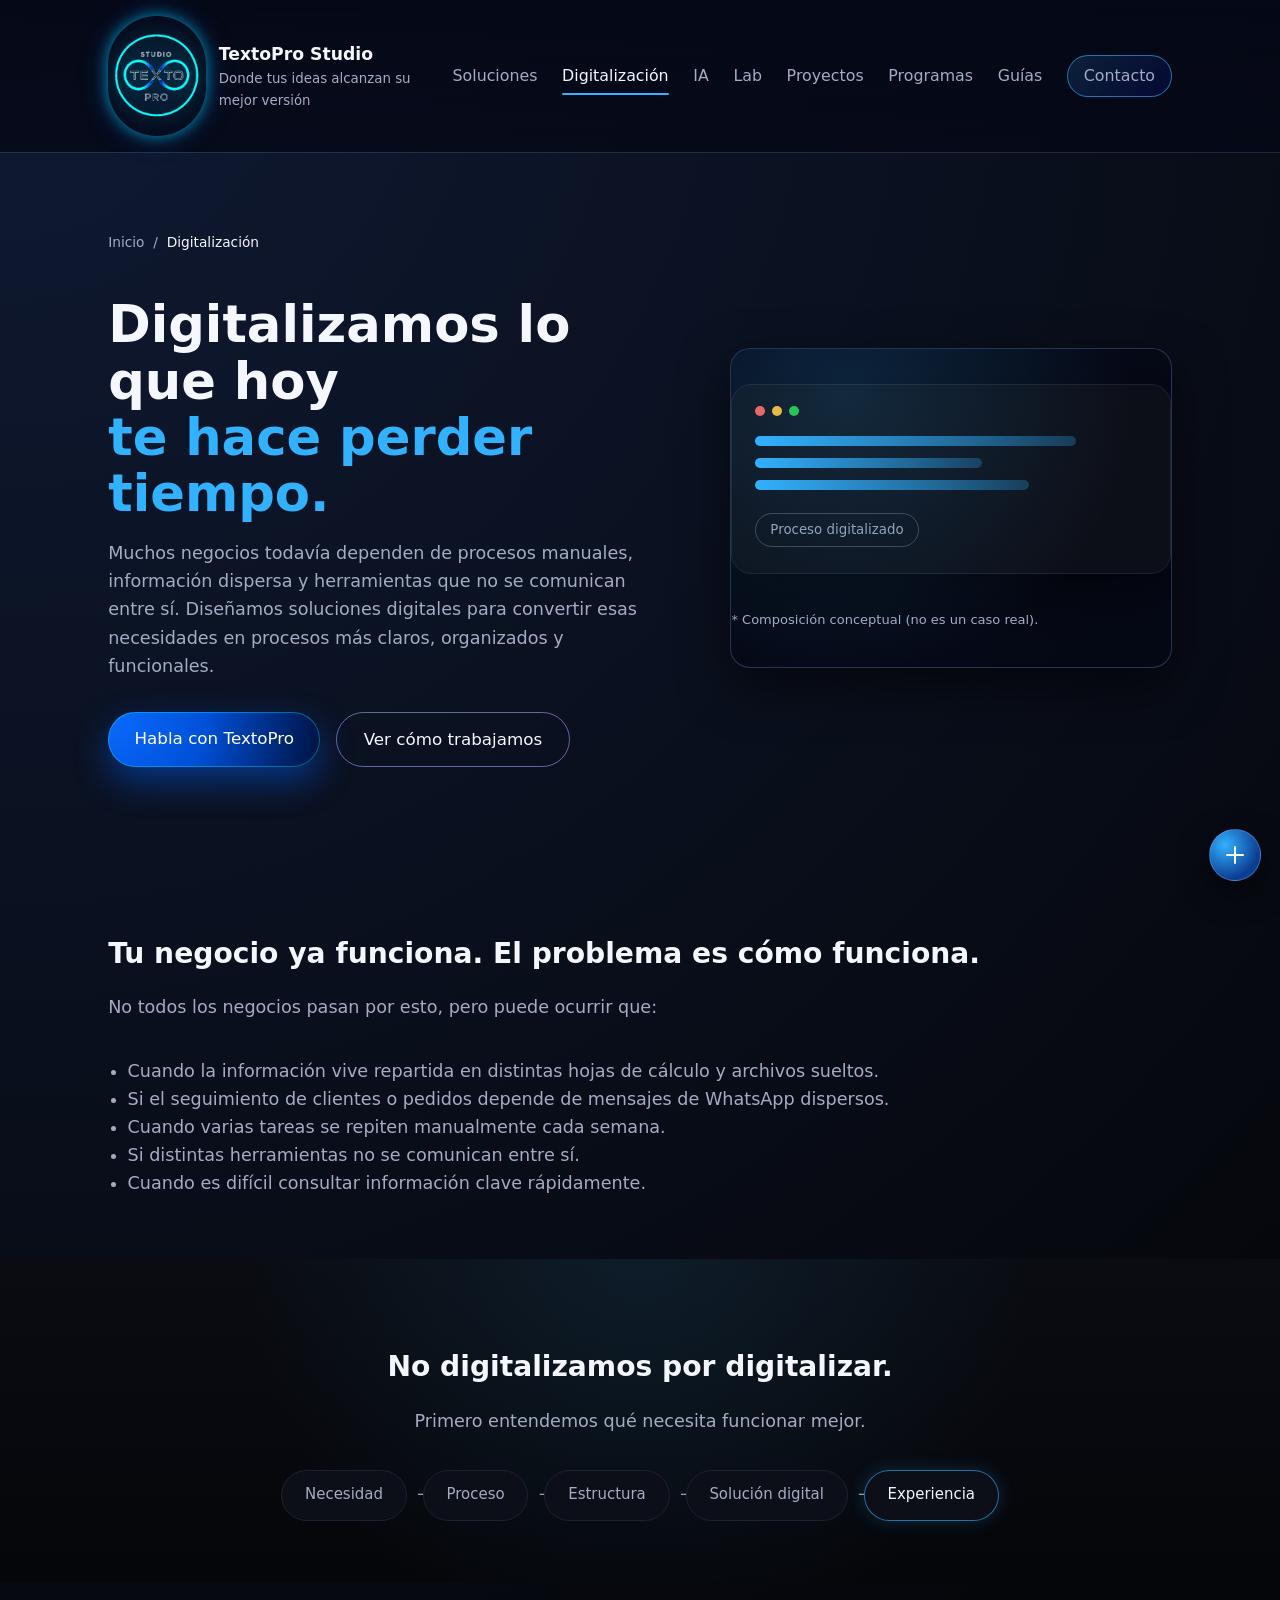
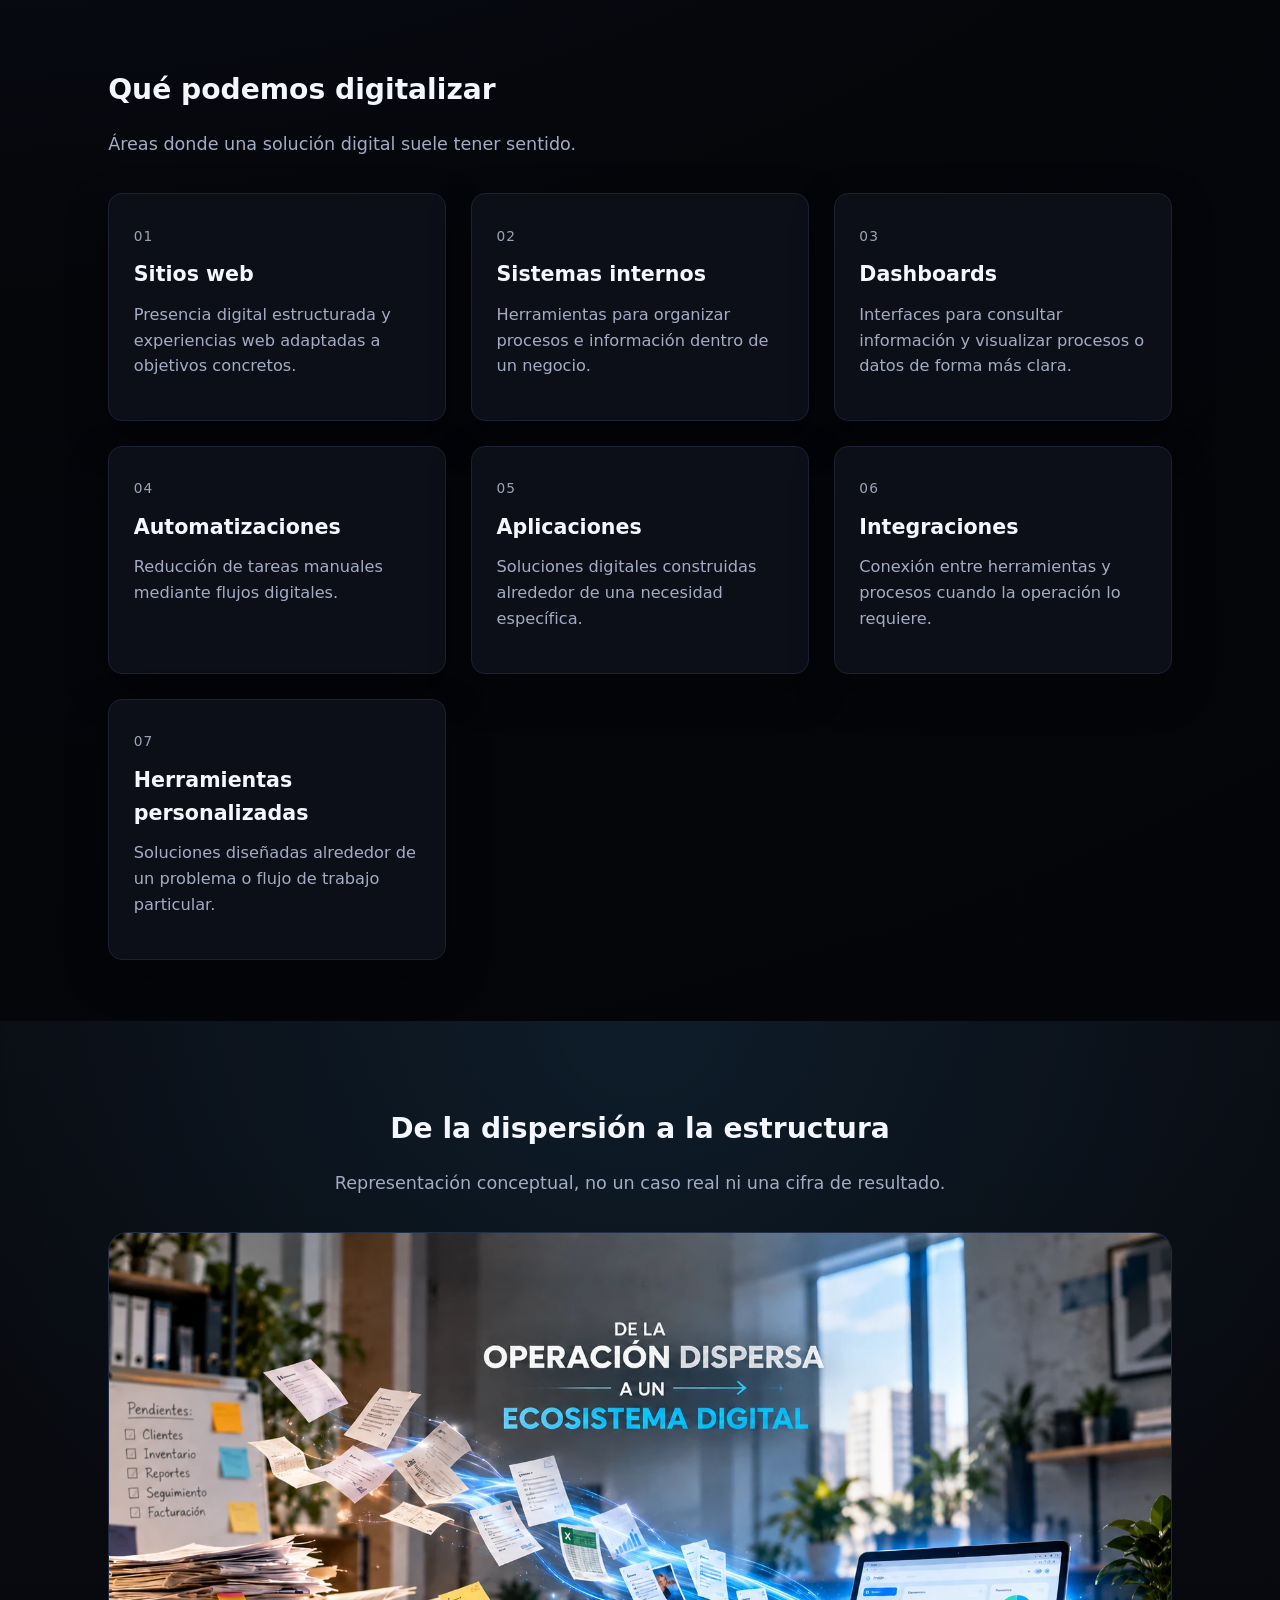
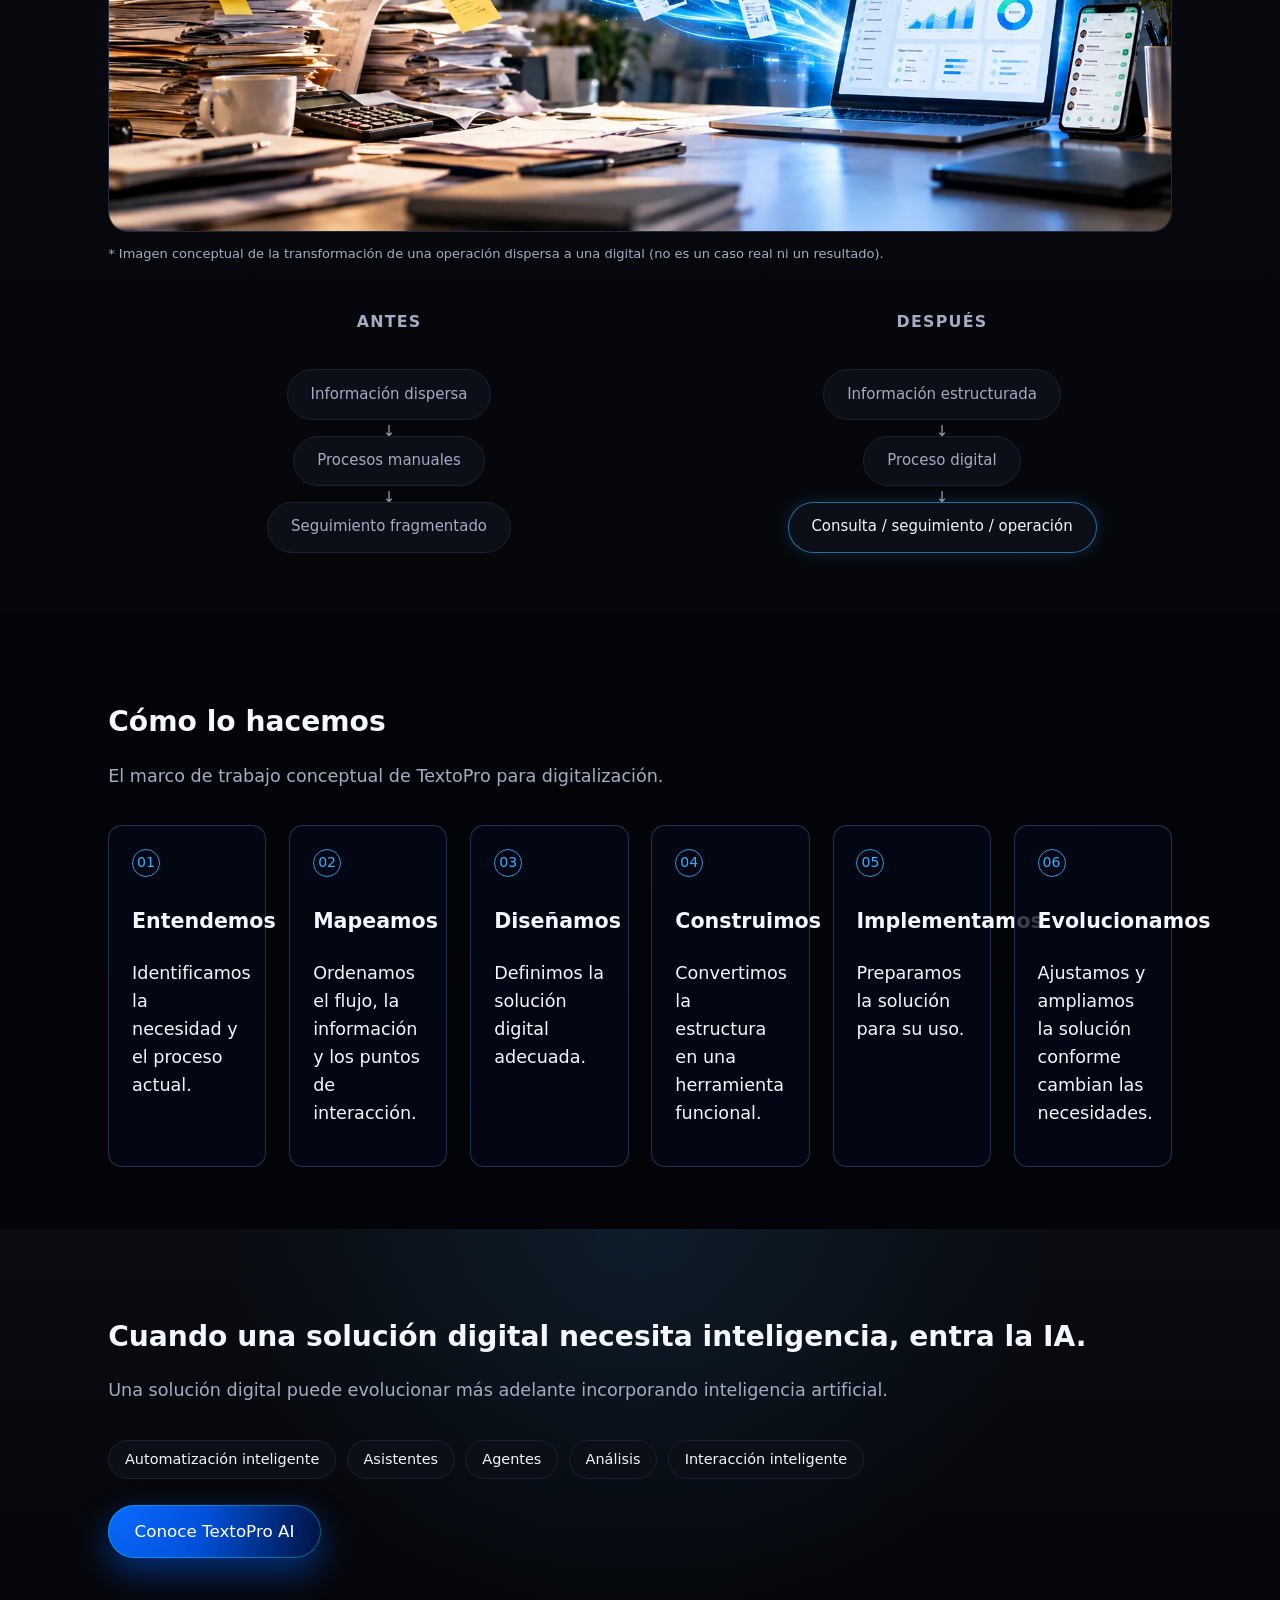
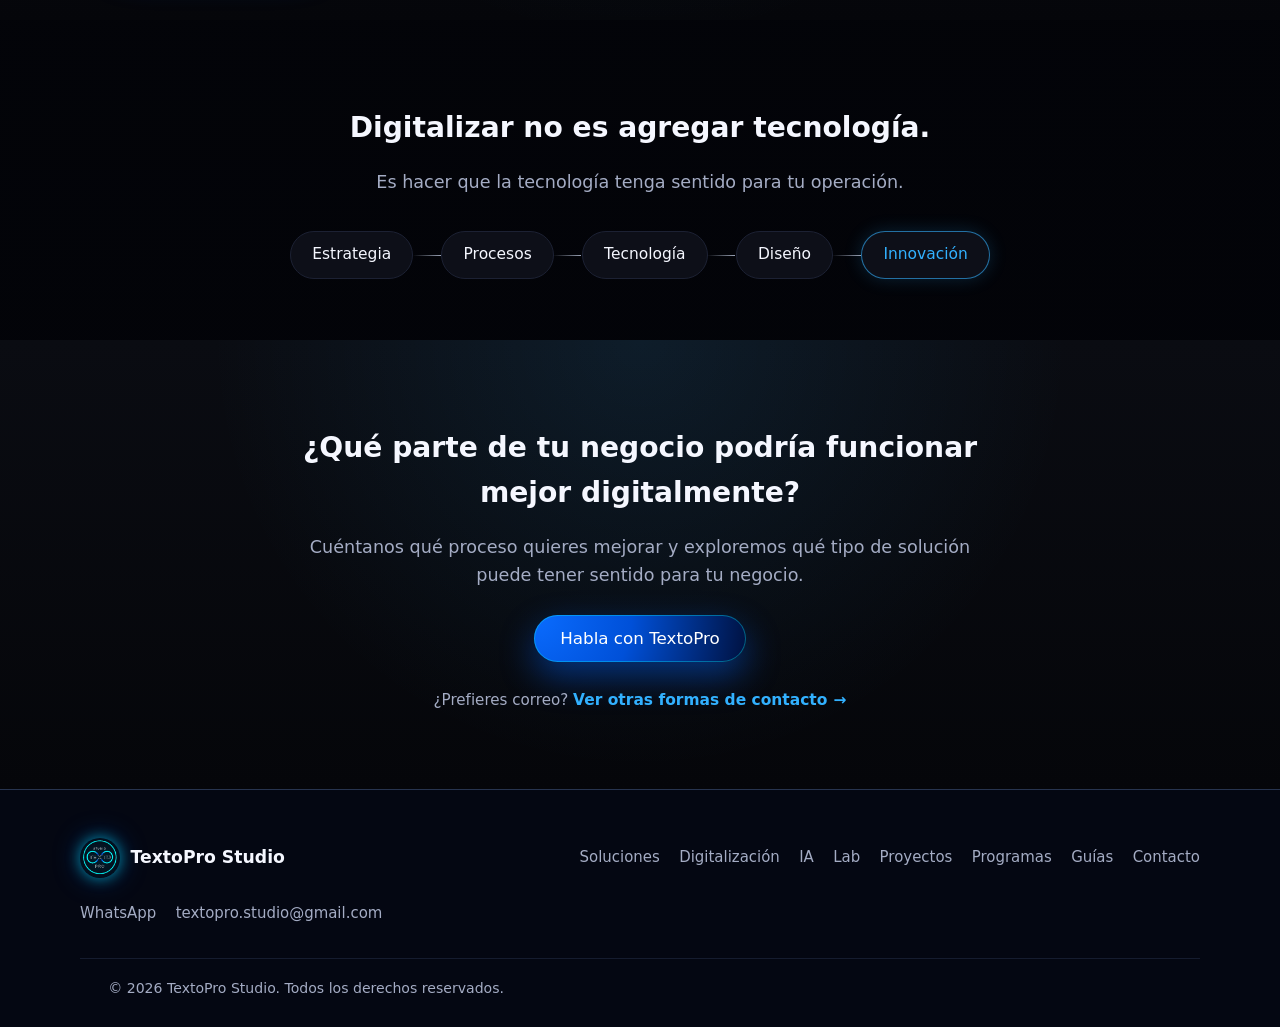
==== digitalizacion.html @ 75e13213 "Initial commit: TextoPro Studio sitio estático (pre-deploy aprobado) Home, Servicios, Digitalización" ====
<!DOCTYPE html>
<html lang="es">
<head>
  <meta charset="UTF-8" />
  <title>TextoPro Studio | Digitalización de Negocios</title>
  <meta name="viewport" content="width=device-width, initial-scale=1" />
  <meta name="description" content="TextoPro Studio ayuda a convertir procesos manuales, información dispersa y herramientas desconectadas en soluciones digitales más claras y funcionales." />
  <meta name="theme-color" content="#05060a" />
  <link rel="canonical" href="https://textoprostudio.com/digitalizacion.html" />

  <link rel="icon" type="image/png" href="assets/logo/favicon.png" />
  <link rel="apple-touch-icon" href="assets/logo/favicon.png" />

  <meta property="og:type" content="website" />
  <meta property="og:site_name" content="TextoPro Studio" />
  <meta property="og:url" content="https://textoprostudio.com/digitalizacion.html" />
  <meta property="og:title" content="TextoPro Studio | Digitalización de Negocios" />
  <meta property="og:description" content="TextoPro Studio ayuda a convertir procesos manuales, información dispersa y herramientas desconectadas en soluciones digitales más claras y funcionales." />
  <meta property="og:image" content="https://textoprostudio.com/assets/logo/logo-principal-oscuro.png" />
  <meta name="twitter:card" content="summary" />

  <link rel="stylesheet" href="css/styles.css" />
</head>
<body>
  <a class="skip-link" href="#contenido">Saltar al contenido</a>
  <header class="topbar">
    <div class="container topbar-inner">
      <a href="index.html" class="logo-block">
        <div class="logo-circle"><img src="assets/logo/logo-principal-oscuro.png" alt="TextoPro Studio" class="logo-img" /></div>
        <div class="logo-text">
          <span class="brand-main">TextoPro Studio</span>
          <span class="brand-tagline">Donde tus ideas alcanzan su mejor versión</span>
        </div>
      </a>

      <button type="button" class="nav-toggle" id="navToggle" aria-expanded="false" aria-controls="siteNav" aria-label="Abrir menú">
        <span class="nav-toggle-bar"></span>
        <span class="nav-toggle-bar"></span>
        <span class="nav-toggle-bar"></span>
      </button>

      <nav class="nav" id="siteNav">
        <a href="index.html#soluciones">Soluciones</a>
        <a href="index.html#digitalizacion" aria-current="page">Digitalización</a>
        <a href="index.html#ia">IA</a>
        <a href="index.html#lab">Lab</a>
        <a href="index.html#proyectos">Proyectos</a>
        <a href="index.html#programas">Programas</a>
        <a href="index.html#guias">Guías</a>
        <a href="index.html#contacto" class="nav-cta">Contacto</a>
      </nav>
    </div>
    <div class="nav-backdrop" id="navBackdrop"></div>
  </header>

  <main id="contenido" tabindex="-1">
    <section class="hero">
      <div class="container hero-grid">
        <div class="hero-text">
          <nav class="breadcrumb" aria-label="Ruta de navegación">
            <a href="index.html">Inicio</a>
            <span aria-hidden="true">/</span>
            <span aria-current="page">Digitalización</span>
          </nav>
          <h1>Digitalizamos lo que hoy<br><span class="accent">te hace perder tiempo.</span></h1>
          <p>Muchos negocios todavía dependen de procesos manuales, información dispersa y herramientas que no se comunican entre sí. Diseñamos soluciones digitales para convertir esas necesidades en procesos más claros, organizados y funcionales.</p>
          <div class="hero-actions">
            <a class="btn-primary" href="https://wa.me/529984176934?text=Hola%20TextoPro%20Studio%2C%20quiero%20platicar%20sobre%20digitalizaci%C3%B3n%20para%20mi%20negocio." target="_blank" rel="noopener">Habla con TextoPro</a>
            <a class="btn-secondary" href="#metodologia">Ver cómo trabajamos</a>
          </div>
        </div>
        <div class="hero-visual">
          <div class="hero-visual-glow" aria-hidden="true"></div>
          <div class="mock-dashboard mock-dashboard--hero" aria-hidden="true">
            <div class="mock-dashboard-header">
              <span class="dot red"></span><span class="dot yellow"></span><span class="dot green"></span>
            </div>
            <div class="mock-bar" style="width:82%"></div>
            <div class="mock-bar" style="width:58%"></div>
            <div class="mock-bar" style="width:70%"></div>
            <div class="mock-chip">Proceso digitalizado</div>
          </div>
          <p class="small-note">* Composición conceptual (no es un caso real).</p>
        </div>
      </div>
    </section>

    <section id="problema" class="section" data-reveal>
      <div class="container">
        <h2 class="section-title">Tu negocio ya funciona. El problema es cómo funciona.</h2>
        <p class="section-subtitle">No todos los negocios pasan por esto, pero puede ocurrir que:</p>
        <ul class="contact-points">
          <li>Cuando la información vive repartida en distintas hojas de cálculo y archivos sueltos.</li>
          <li>Si el seguimiento de clientes o pedidos depende de mensajes de WhatsApp dispersos.</li>
          <li>Cuando varias tareas se repiten manualmente cada semana.</li>
          <li>Si distintas herramientas no se comunican entre sí.</li>
          <li>Cuando es difícil consultar información clave rápidamente.</li>
        </ul>
      </div>
    </section>

    <section id="sistema" class="section section-alt" data-reveal>
      <div class="container">
        <h2 class="section-title center">No digitalizamos por digitalizar.</h2>
        <p class="section-subtitle center">Primero entendemos qué necesita funcionar mejor.</p>
        <div class="motion-strip" role="list" aria-label="Necesidad, proceso, estructura, solución digital, experiencia">
          <span class="motion-node" role="listitem">Necesidad</span>
          <span class="motion-node" role="listitem">Proceso</span>
          <span class="motion-node" role="listitem">Estructura</span>
          <span class="motion-node" role="listitem">Solución digital</span>
          <span class="motion-node motion-node--accent" role="listitem">Experiencia</span>
        </div>
      </div>
    </section>

    <section id="areas" class="section" data-reveal>
      <div class="container">
        <h2 class="section-title">Qué podemos digitalizar</h2>
        <p class="section-subtitle">Áreas donde una solución digital suele tener sentido.</p>
        <div class="cards-grid">
          <article class="card solution-card">
            <span class="solution-number">01</span>
            <h3>Sitios web</h3>
            <p>Presencia digital estructurada y experiencias web adaptadas a objetivos concretos.</p>
          </article>
          <article class="card solution-card">
            <span class="solution-number">02</span>
            <h3>Sistemas internos</h3>
            <p>Herramientas para organizar procesos e información dentro de un negocio.</p>
          </article>
          <article class="card solution-card">
            <span class="solution-number">03</span>
            <h3>Dashboards</h3>
            <p>Interfaces para consultar información y visualizar procesos o datos de forma más clara.</p>
          </article>
          <article class="card solution-card">
            <span class="solution-number">04</span>
            <h3>Automatizaciones</h3>
            <p>Reducción de tareas manuales mediante flujos digitales.</p>
          </article>
          <article class="card solution-card">
            <span class="solution-number">05</span>
            <h3>Aplicaciones</h3>
            <p>Soluciones digitales construidas alrededor de una necesidad específica.</p>
          </article>
          <article class="card solution-card">
            <span class="solution-number">06</span>
            <h3>Integraciones</h3>
            <p>Conexión entre herramientas y procesos cuando la operación lo requiere.</p>
          </article>
          <article class="card solution-card">
            <span class="solution-number">07</span>
            <h3>Herramientas personalizadas</h3>
            <p>Soluciones diseñadas alrededor de un problema o flujo de trabajo particular.</p>
          </article>
        </div>
      </div>
    </section>

    <section id="transformacion" class="section section-alt" data-reveal>
      <div class="container">
        <h2 class="section-title center">De la dispersión a la estructura</h2>
        <p class="section-subtitle center">Representación conceptual, no un caso real ni una cifra de resultado.</p>
        <div class="section-visual">
          <img src="assets/images/digitalizacion-transformacion.webp" alt="Ilustración conceptual: documentos y hojas de cálculo dispersos sobre un escritorio fluyen hacia un panel digital en una laptop, con el texto «De la operación dispersa a un ecosistema digital»." width="1672" height="941" class="section-img" loading="lazy" decoding="async" />
        </div>
        <p class="small-note">* Imagen conceptual de la transformación de una operación dispersa a una digital (no es un caso real ni un resultado).</p>
        <div class="split-block">
          <div>
            <h3 class="transformacion-label">Antes</h3>
            <div class="motion-strip motion-strip--vertical" role="list" aria-label="Antes: información dispersa, procesos manuales, seguimiento fragmentado">
              <span class="motion-node" role="listitem">Información dispersa</span>
              <span class="motion-node" role="listitem">Procesos manuales</span>
              <span class="motion-node" role="listitem">Seguimiento fragmentado</span>
            </div>
          </div>
          <div>
            <h3 class="transformacion-label">Después</h3>
            <div class="motion-strip motion-strip--vertical" role="list" aria-label="Después: información estructurada, proceso digital, consulta y seguimiento">
              <span class="motion-node" role="listitem">Información estructurada</span>
              <span class="motion-node" role="listitem">Proceso digital</span>
              <span class="motion-node motion-node--accent" role="listitem">Consulta / seguimiento / operación</span>
            </div>
          </div>
        </div>
      </div>
    </section>

    <section id="metodologia" class="section" data-reveal>
      <div class="container">
        <h2 class="section-title">Cómo lo hacemos</h2>
        <p class="section-subtitle">El marco de trabajo conceptual de TextoPro para digitalización.</p>
        <div class="steps-grid steps-grid--six">
          <div class="step">
            <span class="step-number">01</span>
            <h3>Entendemos</h3>
            <p>Identificamos la necesidad y el proceso actual.</p>
          </div>
          <div class="step">
            <span class="step-number">02</span>
            <h3>Mapeamos</h3>
            <p>Ordenamos el flujo, la información y los puntos de interacción.</p>
          </div>
          <div class="step">
            <span class="step-number">03</span>
            <h3>Diseñamos</h3>
            <p>Definimos la solución digital adecuada.</p>
          </div>
          <div class="step">
            <span class="step-number">04</span>
            <h3>Construimos</h3>
            <p>Convertimos la estructura en una herramienta funcional.</p>
          </div>
          <div class="step">
            <span class="step-number">05</span>
            <h3>Implementamos</h3>
            <p>Preparamos la solución para su uso.</p>
          </div>
          <div class="step">
            <span class="step-number">06</span>
            <h3>Evolucionamos</h3>
            <p>Ajustamos y ampliamos la solución conforme cambian las necesidades.</p>
          </div>
        </div>
      </div>
    </section>

    <section id="digitalizacion-ia" class="section section-alt" data-reveal>
      <div class="container">
        <h2 class="section-title">Cuando una solución digital necesita inteligencia, entra la IA.</h2>
        <p class="section-subtitle">Una solución digital puede evolucionar más adelante incorporando inteligencia artificial.</p>
        <ul class="tag-list">
          <li>Automatización inteligente</li>
          <li>Asistentes</li>
          <li>Agentes</li>
          <li>Análisis</li>
          <li>Interacción inteligente</li>
        </ul>
        <div class="card-actions lab-card-actions">
          <a class="btn-primary" href="ia.html">Conoce TextoPro AI</a>
        </div>
      </div>
    </section>

    <section id="diferenciador" class="section" data-reveal>
      <div class="container">
        <h2 class="section-title center">Digitalizar no es agregar tecnología.</h2>
        <p class="section-subtitle center">Es hacer que la tecnología tenga sentido para tu operación.</p>
        <div class="system-row" role="list" aria-label="Estrategia, procesos, tecnología, diseño, innovación">
          <span class="system-node" role="listitem">Estrategia</span>
          <span class="system-node" role="listitem">Procesos</span>
          <span class="system-node" role="listitem">Tecnología</span>
          <span class="system-node" role="listitem">Diseño</span>
          <span class="system-node system-node--accent" role="listitem">Innovación</span>
        </div>
      </div>
    </section>

    <section id="cta-final" class="section section-alt" data-reveal>
      <div class="container">
        <h2 class="section-title center">¿Qué parte de tu negocio podría funcionar mejor digitalmente?</h2>
        <p class="section-subtitle center">Cuéntanos qué proceso quieres mejorar y exploremos qué tipo de solución puede tener sentido para tu negocio.</p>
        <div class="section-cta center">
          <a class="btn-primary" href="https://wa.me/529984176934?text=Hola%20TextoPro%20Studio%2C%20quiero%20platicar%20sobre%20digitalizaci%C3%B3n%20para%20mi%20negocio." target="_blank" rel="noopener">Habla con TextoPro</a>
        </div>
        <p class="section-note center">¿Prefieres correo? <a class="card-link" href="index.html#contacto">Ver otras formas de contacto <span aria-hidden="true">→</span></a></p>
      </div>
    </section>
  </main>

  <footer class="footer">
    <div class="container footer-grid">
      <div class="footer-brand">
        <div class="logo-circle footer-logo"><img src="assets/logo/logo-principal-oscuro.png" alt="TextoPro Studio" class="logo-img" /></div>
        <span class="brand-main">TextoPro Studio</span>
      </div>
      <nav class="footer-nav" aria-label="Navegación del pie de página">
        <a href="index.html#soluciones">Soluciones</a>
        <a href="index.html#digitalizacion">Digitalización</a>
        <a href="index.html#ia">IA</a>
        <a href="index.html#lab">Lab</a>
        <a href="index.html#proyectos">Proyectos</a>
        <a href="index.html#programas">Programas</a>
        <a href="index.html#guias">Guías</a>
        <a href="index.html#contacto">Contacto</a>
      </nav>
      <div class="footer-contact">
        <a href="https://wa.me/529984176934?text=Hola%20TextoPro%20Studio%2C%20quiero%20informaci%C3%B3n%20sobre%20sus%20servicios%20y%20gu%C3%ADas." target="_blank" rel="noopener">WhatsApp</a>
        <a href="mailto:textopro.studio@gmail.com">textopro.studio@gmail.com</a>
      </div>
    </div>
    <div class="container footer-inner">
      <span>© 2026 TextoPro Studio. Todos los derechos reservados.</span>
    </div>
  </footer>

  <div class="fab" id="fab">
    <div class="fab-menu" id="fabMenu" role="menu" aria-hidden="true">
      <a role="menuitem" class="fab-option fab-whatsapp" href="https://wa.me/529984176934?text=Hola%20TextoPro%20Studio%2C%20quiero%20m%C3%A1s%20informaci%C3%B3n." target="_blank" rel="noopener">
        <span class="fab-option-label">WhatsApp</span>
      </a>
      <button type="button" role="menuitem" class="fab-option fab-ai" disabled aria-disabled="true">
        <span class="fab-option-label">TextoPro AI</span>
        <span class="fab-badge">Próximamente</span>
      </button>
    </div>
    <button type="button" class="fab-toggle" id="fabToggle" aria-expanded="false" aria-controls="fabMenu" aria-label="Abrir opciones de contacto">
      <span class="fab-toggle-icon"></span>
    </button>
  </div>

<script src="js/main.js" defer></script>
</body>
</html>
---- css/styles.css ----
/* ===== V1.2 — Fase 1: tokens de marca promovidos a producción =====
   (--tp-* de Fase 0 se consolidan aquí; ya no es un bloque "en espera") */
:root {
  --bg: #05060a;
  --bg-alt: #0a0c12;
  --card: #0d0f18;
  --accent: #32b1ff;
  --accent-soft: rgba(50, 177, 255, 0.12);
  --text: #f5f7ff;
  --muted: #a4acc4;
  --border: #1c2133;
  --danger: #ff6b81;
  --radius-lg: 20px;
  --radius-md: 14px;
  --radius-sm: 10px;

  --tp-graphite-950: #05060a;
  --tp-graphite-900: #0a0c12;
  --tp-graphite-800: #12151f;
  --tp-white: #f7f8fb;
  --tp-gray-200: #c9cedb;
  --tp-silver: #9aa3b5;
  --tp-blue-electric: #32b1ff;
  --tp-blue-deep: #0b3d91;

  /* Degradado del botón primario: texto blanco >= 4.5:1 en todo el botón (WCAG AA) */
  --grad-primary: radial-gradient(circle at 0 0, #0a6cff, #0050d8 45%, #00113f 100%);
}

html {
  font-size: 110%;
  overflow-x: hidden;
  overflow-x: clip; /* clip (no hidden) para no romper position:sticky del header */
}

/* Anclas con header fijo */
section[id] {
  scroll-margin-top: 130px;
}

/* Reset básico */
*,
*::before,
*::after {
  box-sizing: border-box;
}

body {
  margin: 0;
  overflow-x: hidden;
  overflow-x: clip;
  font-family: system-ui, -apple-system, BlinkMacSystemFont, "Segoe UI", sans-serif;
  background: radial-gradient(circle at top left, #0f1a33 0, var(--bg) 32%, #020308 100%);
  color: var(--text);
  line-height: 1.6;
}

/* Layout */
.container {
  max-width: 1120px;
  margin: 0 auto;
  padding: 0 1.6rem;
}

/* Topbar */
.topbar {
  position: sticky;
  top: 0;
  z-index: 40;
  border-bottom: 1px solid rgba(138, 180, 255, 0.16);
}

/* El fondo con blur va en un pseudo-elemento: un backdrop-filter en .topbar la convertiría en
   bloque contenedor de sus hijos fijos (drawer y backdrop del menú móvil) y el backdrop solo
   cubriría el header en lugar de toda la pantalla. */
.topbar::before {
  content: "";
  position: absolute;
  inset: 0;
  z-index: -1;
  pointer-events: none;
  backdrop-filter: blur(14px);
  background: linear-gradient(to bottom, rgba(5, 8, 22, 0.95), rgba(5, 8, 22, 0.78));
}

.topbar-inner {
  display: flex;
  align-items: center;
  justify-content: space-between;
  padding: 0.9rem 1.6rem;
}

.logo-block {
  display: flex;
  align-items: center;
  gap: 0.75rem;
  color: inherit;
  text-decoration: none;
}

.logo-circle {
  width: 120px;
  height: 120px;
  border-radius: 999px;
  background: transparent;
  display: flex;
  align-items: center;
  justify-content: center;
  overflow: hidden;
}

.logo-img {
  width: 100%;
  height: 100%;
  object-fit: contain;
  display: block;
}

.logo-text {
  display: flex;
  flex-direction: column;
}

.brand-main {
  font-weight: 600;
  font-size: 0.98rem;
}

.brand-tagline {
  font-size: 0.76rem;
  color: var(--muted);
}

.nav {
  display: flex;
  gap: 1.4rem;
  align-items: center;
  font-size: 0.9rem;
}

.nav a {
  text-decoration: none;
  color: var(--muted);
  transition: color 0.2s ease, transform 0.1s ease;
}

.nav a:hover {
  color: var(--text);
  transform: translateY(-1px);
}

.nav-cta {
  padding: 0.4rem 0.9rem;
  border-radius: 999px;
  border: 1px solid rgba(50, 177, 255, 0.6);
  background: linear-gradient(135deg, rgba(50, 177, 255, 0.15), rgba(9, 9, 121, 0.3));
}

/* Fase 2.6: el nav pasó de 6 a 8 elementos (se agregó Lab y Proyectos).
   Se ajusta el espaciado solo en el rango donde el nav de escritorio está más
   apretado, sin tocar el diseño en pantallas amplias. */
@media (min-width: 901px) and (max-width: 1220px) {
  .nav { gap: 0.85rem; font-size: 0.82rem; }
  .nav-cta { padding: 0.35rem 0.7rem; }
}

/* Hero */
.hero {
  padding: 4.5rem 0 3.5rem;
}

.hero-grid {
  display: grid;
  grid-template-columns: minmax(0, 1.3fr) minmax(0, 1fr);
  gap: 2.75rem;
  align-items: center;
}

.hero-text h1 {
  font-size: clamp(2.4rem, 4vw, 3rem);
  line-height: 1.1;
  margin-bottom: 1rem;
}

.accent {
  color: var(--accent);
}

.hero-text p {
  color: var(--muted);
  max-width: 32rem;
}

.hero-actions {
  margin: 1.8rem 0 1rem;
  display: flex;
  gap: 0.9rem;
  flex-wrap: wrap;
}

.btn-primary,
.btn-secondary {
  border-radius: 999px;
  padding: 0.75rem 1.5rem;
  font-size: 0.95rem;
  border: 0;
  cursor: pointer;
  text-decoration: none;
  transition: transform 0.12s ease, box-shadow 0.15s ease, background 0.15s ease, color 0.15s ease;
}

.btn-primary {
  background: var(--grad-primary);
  color: #ffffff;
  box-shadow: 0 14px 35px rgba(0, 97, 255, 0.46), inset 0 0 0 1px rgba(0, 245, 255, 0.35);
}

.btn-primary:hover {
  transform: translateY(-1px);
  box-shadow: 0 16px 40px rgba(0, 97, 255, 0.6), inset 0 0 0 1px rgba(0, 245, 255, 0.35);
}

.btn-secondary {
  background: transparent;
  border: 1px solid rgba(148, 163, 255, 0.6);
  color: var(--text);
}

.btn-secondary:hover {
  background: rgba(148, 163, 255, 0.12);
}

.btn-full {
  width: 100%;
  justify-content: center;
  text-align: center;
}

.dot {
  width: 10px;
  height: 10px;
  border-radius: 999px;
  display: inline-block;
}

.dot.red { background: #ff5f57; }
.dot.yellow { background: #febc2e; }
.dot.green { background: #28c840; }

.small-note {
  font-size: 0.74rem;
  color: var(--muted);
  margin-top: 0.75rem;
}

/* Sections */
.section {
  padding: 3.5rem 0;
}

.section-alt {
  background: linear-gradient(180deg, var(--bg-alt) 0%, var(--bg) 100%);
  position: relative;
}
.section-alt::before {
  content: "";
  position: absolute;
  inset: 0;
  background: radial-gradient(circle at top, rgba(50, 177, 255, 0.10), transparent 55%);
  pointer-events: none;
}
.section-alt > .container {
  position: relative;
}

.section-title {
  font-size: 1.6rem;
  margin-bottom: 0.3rem;
}

.section-subtitle {
  color: var(--muted);
  margin-bottom: 2rem;
}

/* Cards grid */
.cards-grid {
  display: grid;
  grid-template-columns: repeat(3, minmax(0, 1fr));
  gap: 1.4rem;
}

.card {
  background: var(--card);
  border-radius: var(--radius-md);
  padding: 1.4rem;
  border: 1px solid var(--border);
  box-shadow: 0 16px 40px rgba(0, 0, 0, 0.45);
}

.card h3 {
  margin-top: 0;
  margin-bottom: 0.6rem;
}

.card p {
  margin-top: 0;
  color: var(--muted);
  font-size: 0.92rem;
}

.card ul {
  margin: 0.8rem 0 0;
  padding-left: 1.2rem;
  color: var(--muted);
  font-size: 0.9rem;
}

/* Steps */
.steps-grid {
  display: grid;
  grid-template-columns: repeat(4, minmax(0, 1fr));
  gap: 1.3rem;
}

.step {
  background: rgba(5, 8, 22, 0.78);
  border-radius: var(--radius-md);
  padding: 1.2rem 1.3rem;
  border: 1px solid rgba(138, 180, 255, 0.25);
}

.step-number {
  display: inline-flex;
  align-items: center;
  justify-content: center;
  width: 28px;
  height: 28px;
  border-radius: 999px;
  border: 1px solid rgba(50, 177, 255, 0.85);
  font-size: 0.8rem;
  margin-bottom: 0.45rem;
  color: var(--accent);
}

/* Caso */
.case-grid {
  display: grid;
  grid-template-columns: repeat(3, minmax(0, 1fr));
  gap: 1.4rem;
  background: rgba(5, 8, 22, 0.9);
  border-radius: var(--radius-lg);
  padding: 1.6rem 1.8rem;
  border: 1px solid rgba(138, 180, 255, 0.3);
}

.case-label {
  font-size: 0.78rem;
  text-transform: uppercase;
  letter-spacing: 0.06em;
  color: var(--muted);
  margin-bottom: 0.35rem;
}

.case-value {
  margin-top: 0;
}

/* Contacto */
.contact-grid {
  display: grid;
  grid-template-columns: 1.1fr 1.1fr;
  gap: 1.8rem;
  align-items: flex-start;
}

.contact-points {
  margin: 1rem 0 0;
  padding-left: 1.1rem;
  color: var(--muted);
}

.contact-form {
  background: rgba(5, 8, 22, 0.95);
  border-radius: var(--radius-lg);
  padding: 1.5rem 1.6rem;
  border: 1px solid rgba(138, 180, 255, 0.32);
  box-shadow: 0 18px 50px rgba(0, 0, 0, 0.6);
}

.contact-form label {
  display: block;
  font-size: 0.86rem;
  margin-bottom: 0.8rem;
}

.contact-form input,
.contact-form select,
.contact-form textarea {
  width: 100%;
  margin-top: 0.25rem;
  background: #020517;
  border-radius: 10px;
  border: 1px solid rgba(148, 163, 255, 0.4);
  padding: 0.6rem 0.7rem;
  color: var(--text);
  font-family: inherit;
  font-size: 0.9rem;
}

.contact-form input:focus,
.contact-form select:focus,
.contact-form textarea:focus {
  outline: none;
  border-color: var(--accent);
  box-shadow: 0 0 0 1px rgba(50, 177, 255, 0.5);
}


/* Footer */
.footer {
  border-top: 1px solid rgba(138, 180, 255, 0.26);
  padding: 1.1rem 0 1.6rem;
  background: #040712;
}

.footer-inner {
  display: flex;
  justify-content: space-between;
  align-items: center;
  font-size: 0.8rem;
  color: var(--muted);
}


/* Responsive */
@media (max-width: 900px) {
  .hero-grid {
    grid-template-columns: minmax(0, 1fr);
  }
  .steps-grid {
    grid-template-columns: repeat(2, minmax(0, 1fr));
  }
  .case-grid {
    grid-template-columns: repeat(2, minmax(0, 1fr));
  }
  .contact-grid {
    grid-template-columns: minmax(0, 1fr);
  }
}

@media (max-width: 640px) {
  .cards-grid,
  .steps-grid,
  .case-grid {
    grid-template-columns: minmax(0, 1fr);
  }
  .topbar-inner {
    padding-inline: 1rem;
  }
  .container {
    padding-inline: 1.2rem;
  }

  .logo-circle { width: 96px; height: 96px; }
}


.logo-circle .logo-img {
  width: 92%;
  height: auto;
  display: block;
}



/* === LOGO BOOST: azul eléctrico premium (sin cambiar tamaño) === */
.logo-circle {
  box-shadow:
    0 0 14px rgba(0, 229, 255, .55),
    0 0 28px rgba(0, 123, 255, .35);
}

.logo-circle img,
.logo-img {
  filter:
    saturate(1.7)
    brightness(1.12)
    contrast(1.15)
    drop-shadow(0 0 10px rgba(0, 229, 255, .55))
    drop-shadow(0 0 22px rgba(0, 123, 255, .35));
}


/* --- TextoPro additions: CTAs / mini FAQ / contact --- */
.section-cta{margin-top:16px}
.mini-faq{margin:14px 0 10px;padding:12px 12px;border:1px solid rgba(255,255,255,.08);border-radius:14px;background:rgba(255,255,255,.03)}
.mini-faq-title{margin:0 0 8px;font-weight:700;letter-spacing:.2px}
.mini-faq-list{margin:0;padding-left:18px}
.mini-faq-list li{margin:6px 0;line-height:1.35}
.contact-actions{display:flex;gap:12px;flex-wrap:wrap;margin:18px 0 10px}



/* Visuals (v1.0) */
.hero-visual{
  position: relative;
  border-radius: var(--radius-lg);
  overflow: hidden;
  border: 1px solid rgba(138, 180, 255, 0.25);
  background: rgba(5, 8, 22, 0.65);
  box-shadow: 0 18px 50px rgba(0,0,0,0.55);
  min-height: 320px;
}
.hero-img{
  display:block;
  width:100%;
  height:100%;
  max-height: 520px;
  object-fit: cover;
  opacity: 0.9;
}
.section-visual{
  margin: 1.2rem 0 1.6rem;
  border-radius: var(--radius-lg);
  overflow:hidden;
  border: 1px solid rgba(138, 180, 255, 0.20);
  background: rgba(5, 8, 22, 0.55);
}
.section-img{
  display:block;
  width:100%;
  height:auto;
  object-fit: cover;
}

.card-actions{
  margin-top: 1rem;
}
.btn-small{
  padding: 0.65rem 1.1rem;
  font-size: 0.92rem;
}

/* Programs cards slight emphasis */
.program-card{
  background: linear-gradient(180deg, rgba(12,16,36,1) 0%, rgba(5,8,22,0.95) 100%);
}

/* Responsive tweaks */
@media (max-width: 960px){
  .cards-grid{ grid-template-columns: 1fr; }
  .hero-grid{ grid-template-columns: 1fr; }
  .hero-visual{ min-height: 260px; }
}

/* ===== V1.1 — Fase 0: navegación móvil ===== */
.nav-toggle{
  display:none;
  flex-direction:column;
  justify-content:center;
  gap:5px;
  width:40px;
  height:40px;
  border:1px solid rgba(148,163,255,0.35);
  border-radius:10px;
  background:transparent;
  cursor:pointer;
  padding:0;
  z-index:75;
}
.nav-toggle-bar{
  display:block;
  width:20px;
  height:2px;
  margin:0 auto;
  background:var(--tp-white);
  border-radius:2px;
  transition:transform .2s ease, opacity .2s ease;
}
.nav-toggle[aria-expanded="true"] .nav-toggle-bar:nth-child(1){ transform: translateY(7px) rotate(45deg); }
.nav-toggle[aria-expanded="true"] .nav-toggle-bar:nth-child(2){ opacity:0; }
.nav-toggle[aria-expanded="true"] .nav-toggle-bar:nth-child(3){ transform: translateY(-7px) rotate(-45deg); }

.nav-backdrop{
  position:fixed;
  inset:0;
  background:rgba(2,3,10,0.6);
  backdrop-filter:blur(2px);
  opacity:0;
  pointer-events:none;
  transition:opacity .2s ease;
  z-index:65;
}
.nav-backdrop.is-visible{
  opacity:1;
  pointer-events:auto;
}

@media (max-width: 900px){
  .nav-toggle{ display:flex; }

  .nav{
    display:flex;
    position:fixed;
    top:0;
    right:0;
    height:100vh;
    width:min(80vw, 320px);
    flex-direction:column;
    align-items:flex-start;
    gap:1.5rem;
    padding:5.5rem 1.8rem 2rem;
    background:linear-gradient(180deg, var(--tp-graphite-900), var(--tp-graphite-950));
    border-left:1px solid rgba(138,180,255,0.2);
    box-shadow:-20px 0 60px rgba(0,0,0,0.55);
    transform:translateX(100%);
    /* Cerrado: fuera del orden de tabulación y del árbol de accesibilidad */
    visibility:hidden;
    transition:transform .25s ease, visibility 0s linear .25s;
    z-index:70;
  }
  .nav.is-open{
    transform:translateX(0);
    visibility:visible;
    transition:transform .25s ease, visibility 0s linear 0s;
  }
  .nav a{
    font-size:1rem;
  }
  .nav-cta{
    margin-top:0.5rem;
  }
}

body.nav-open{
  overflow:hidden;
}

/* ===== V1.1 — Fase 0: FAB único (WhatsApp + TextoPro AI) ===== */
.fab{
  position:fixed;
  right:1.1rem;
  bottom:calc(1.1rem + env(safe-area-inset-bottom, 0px));
  z-index:80;
  display:flex;
  flex-direction:column;
  align-items:flex-end;
  gap:0.6rem;
}

.fab-toggle{
  width:52px;
  height:52px;
  border-radius:999px;
  border:1px solid rgba(138,180,255,0.35);
  background:radial-gradient(circle at 30% 30%, var(--tp-blue-electric), var(--tp-blue-deep) 70%);
  box-shadow:0 12px 30px rgba(0,0,0,0.5);
  cursor:pointer;
  position:relative;
}
.fab-toggle-icon{
  position:absolute;
  inset:0;
  margin:auto;
  width:18px;
  height:18px;
}
.fab-toggle-icon::before,
.fab-toggle-icon::after{
  content:"";
  position:absolute;
  background:var(--tp-white);
  border-radius:2px;
}
.fab-toggle-icon::before{ width:18px; height:2px; top:8px; left:0; }
.fab-toggle-icon::after{ width:2px; height:18px; top:0; left:8px; transition:transform .2s ease; }
.fab-toggle[aria-expanded="true"] .fab-toggle-icon::after{ transform:rotate(90deg); }

.fab-menu{
  display:flex;
  flex-direction:column;
  align-items:flex-end;
  gap:0.5rem;
  opacity:0;
  transform:translateY(6px);
  pointer-events:none;
  /* Cerrado: sus enlaces no son enfocables ni visibles para lectores de pantalla */
  visibility:hidden;
  transition:opacity .18s ease, transform .18s ease, visibility 0s linear .18s;
}
.fab-menu.is-open{
  opacity:1;
  transform:translateY(0);
  pointer-events:auto;
  visibility:visible;
  transition:opacity .18s ease, transform .18s ease, visibility 0s linear 0s;
}

.fab-option{
  display:flex;
  align-items:center;
  gap:0.5rem;
  padding:0.55rem 0.95rem;
  border-radius:999px;
  border:1px solid rgba(148,163,255,0.35);
  background:var(--tp-graphite-900);
  color:var(--tp-white);
  font-size:0.85rem;
  text-decoration:none;
  cursor:pointer;
  white-space:nowrap;
}
.fab-option:not(:disabled):hover{
  background:rgba(148,163,255,0.12);
}
.fab-whatsapp{
  border-color:rgba(50,177,255,0.55);
}
.fab-ai[disabled]{
  opacity:0.6;
  cursor:not-allowed;
}
.fab-badge{
  font-size:0.68rem;
  color:var(--tp-silver);
  border:1px solid rgba(154,163,181,0.4);
  border-radius:999px;
  padding:0.1rem 0.45rem;
}

@media (max-width: 640px){
  .fab-toggle{ width:48px; height:48px; }
  .fab-option{ padding:0.5rem 0.85rem; font-size:0.8rem; }
}

/* ===== V1.2 — Fase 1: Home showroom ===== */

/* Utilidades */
.section-tight{ padding: 2.4rem 0 0.5rem; }
.center{ text-align:center; margin-left:auto; margin-right:auto; justify-content:center; }
.section-title.center{ max-width: 42rem; }
.section-subtitle.center{ max-width: 38rem; }
.section-note{
  color: var(--muted);
  font-size: 0.86rem;
  margin-top: 1rem;
}
.card-link{
  display:inline-flex;
  align-items:center;
  gap:0.35rem;
  margin-top:1rem;
  color: var(--accent);
  text-decoration:none;
  font-size:0.88rem;
  font-weight:600;
}
.card-link span{ transition: transform .15s ease; }
.card-link:hover span{ transform: translateX(3px); }

/* Reveal on scroll */
[data-reveal]{
  opacity: 0;
  transform: translateY(18px);
  transition: opacity .6s ease, transform .6s ease;
}
[data-reveal].is-visible{
  opacity: 1;
  transform: none;
}
@media (prefers-reduced-motion: reduce){
  [data-reveal]{ opacity:1; transform:none; transition:none; }
}

/* Badge "próximamente" (reutilizado en Hero, IA, Lab, Guías, Proyectos) */
.badge-soon{
  display:inline-flex;
  align-items:center;
  font-size:0.72rem;
  color: var(--tp-silver);
  border: 1px solid rgba(154,163,181,0.4);
  border-radius: 999px;
  padding: 0.22rem 0.7rem;
  white-space: nowrap;
}
.badge-soon--inline{ margin-top: 0.9rem; }
.badge-soon--block{ display:flex; justify-content:center; margin: 0.8rem 0; }

/* Hero: composición visual */
.hero-visual{ position: relative; }
.hero-visual-glow{
  position:absolute;
  inset: -10%;
  background: radial-gradient(circle at 30% 20%, rgba(50,177,255,0.16), transparent 60%);
  pointer-events:none;
  z-index:0;
}
.hero-chip{
  position:absolute;
  display:flex;
  align-items:center;
  gap:0.5rem;
  padding:0.55rem 0.9rem;
  border-radius:999px;
  border:1px solid rgba(148,163,255,0.35);
  background: rgba(10,12,18,0.85);
  backdrop-filter: blur(8px);
  font-size:0.78rem;
  color: var(--text);
  box-shadow: 0 12px 30px rgba(0,0,0,0.45);
  z-index:1;
}
.hero-chip-dot{
  width:8px; height:8px; border-radius:999px;
  background: var(--tp-silver);
}
.hero-chip-dot--accent{ background: var(--accent); box-shadow: 0 0 10px rgba(50,177,255,0.8); }
.hero-chip--top{ top: 10%; left: -6%; }
.hero-chip--bottom{ bottom: 14%; right: -4%; }

@media (prefers-reduced-motion: no-preference){
  .hero-chip{ animation: hero-float 6s ease-in-out infinite; }
  .hero-chip--bottom{ animation-delay: -3s; }
}
@keyframes hero-float{
  0%, 100% { transform: translateY(0); }
  50% { transform: translateY(-8px); }
}

@media (max-width: 900px){
  .hero-chip{ font-size:0.7rem; padding:0.45rem 0.75rem; }
  .hero-chip--top{ top:6%; left:2%; }
  .hero-chip--bottom{ bottom:8%; right:2%; }
}

/* Sistema conectado (sección "TextoPro en una frase") */
.system-row{
  display:flex;
  align-items:center;
  justify-content:center;
  flex-wrap:wrap;
  gap: 0;
  margin-top: 2rem;
}
.system-node{
  display:inline-flex;
  align-items:center;
  padding: 0.6rem 1.2rem;
  border-radius:999px;
  border:1px solid var(--border);
  background: var(--card);
  font-size:0.88rem;
  color: var(--text);
  position:relative;
}
.system-node + .system-node{ margin-left: 1.6rem; }
.system-node + .system-node::before{
  content:"";
  position:absolute;
  left:-1.7rem;
  top:50%;
  width:1.6rem;
  height:1px;
  background: linear-gradient(90deg, transparent, var(--tp-silver));
}
.system-node--accent{
  border-color: rgba(50,177,255,0.6);
  color: var(--accent);
  box-shadow: 0 0 18px rgba(50,177,255,0.18);
}
@media (max-width: 640px){
  .system-row{ flex-direction:column; align-items:stretch; }
  .system-node{ text-align:center; }
  .system-node + .system-node{ margin-left:0; margin-top:1.6rem; }
  .system-node + .system-node::before{
    left:50%; top:-1.7rem; transform:translateX(-50%) rotate(90deg);
    width:1.6rem;
  }
}

/* Soluciones: cards numeradas */
.solutions-grid{ grid-template-columns: repeat(4, minmax(0,1fr)); }
.solution-card{ position:relative; padding-top: 1.8rem; }
.solution-number{
  display:block;
  font-size:0.78rem;
  letter-spacing:0.08em;
  color: var(--tp-silver);
  margin-bottom: 0.6rem;
}
@media (max-width: 960px){
  .solutions-grid{ grid-template-columns: repeat(2, minmax(0,1fr)); }
}
@media (max-width: 640px){
  .solutions-grid{ grid-template-columns: 1fr; }
}

/* Bloques asimétricos (Digitalización) */
.split-block{
  display:grid;
  grid-template-columns: minmax(0,1.1fr) minmax(0,0.9fr);
  gap: 2.4rem;
  align-items:center;
}
@media (max-width: 900px){
  .split-block{ grid-template-columns: 1fr; }
}

.tag-list{
  list-style:none;
  display:flex;
  flex-wrap:wrap;
  gap:0.6rem;
  padding:0;
  margin: 1.2rem 0 1.5rem;
}
.tag-list li{
  font-size:0.82rem;
  color: var(--text);
  background: var(--card);
  border: 1px solid var(--border);
  border-radius: 999px;
  padding: 0.4rem 0.9rem;
}

/* Mock dashboard (Digitalización) */
.mock-dashboard{
  background: var(--card);
  border: 1px solid var(--border);
  border-radius: var(--radius-lg);
  padding: 1.2rem 1.3rem 1.5rem;
  box-shadow: 0 20px 60px rgba(0,0,0,0.5);
}
.mock-dashboard-header{
  display:flex;
  gap:0.4rem;
  margin-bottom: 1.1rem;
}
.mock-bar{
  height: 10px;
  border-radius: 999px;
  background: linear-gradient(90deg, var(--accent), rgba(50,177,255,0.25));
  margin-bottom: 0.7rem;
}
.mock-chip{
  display:inline-block;
  margin-top: 0.6rem;
  font-size:0.76rem;
  color: var(--tp-silver);
  border: 1px solid rgba(154,163,181,0.35);
  border-radius: 999px;
  padding: 0.3rem 0.8rem;
}

/* TextoPro Lab */
.lab-card{ max-width: 40rem; }
.lab-card-actions{
  display:flex;
  align-items:center;
  flex-wrap:wrap;
  gap: 1rem;
}
.btn-primary[disabled],
.btn-secondary[disabled]{
  opacity:0.55;
  cursor:not-allowed;
  box-shadow:none;
}
.btn-primary[disabled]:hover,
.btn-secondary[disabled]:hover{
  transform:none;
  background: initial;
}
.btn-primary[disabled]:hover{ background: var(--grad-primary); }

/* Proyectos */
.project-grid{ grid-template-columns: repeat(3, minmax(0,1fr)); }
@media (max-width: 900px){
  .project-grid{ grid-template-columns: 1fr; }
}

/* Metodología: 5 pasos */
.steps-grid--five{ grid-template-columns: repeat(5, minmax(0,1fr)); }
@media (max-width: 960px){
  .steps-grid--five{ grid-template-columns: repeat(3, minmax(0,1fr)); }
}
@media (max-width: 640px){
  .steps-grid--five{ grid-template-columns: 1fr; }
}

/* Valores */
.values-grid{
  display:grid;
  grid-template-columns: repeat(auto-fit, minmax(220px, 1fr));
  gap: 1.2rem;
}
.value-card p{ margin-bottom:0; }

/* Video / motion placeholder */
.motion-strip{
  display:flex;
  align-items:center;
  justify-content:center;
  flex-wrap:wrap;
  gap: 0.9rem;
  margin-top: 2rem;
}
.motion-node{
  padding: 0.7rem 1.3rem;
  border-radius: 999px;
  border: 1px solid var(--border);
  background: var(--card);
  font-size: 0.85rem;
  color: var(--muted);
  position: relative;
}
.motion-node::after{
  content:"→";
  position:absolute;
  right:-1.35rem;
  top:50%;
  transform:translateY(-50%);
  color: var(--tp-silver);
}
.motion-node:last-child::after{ content:none; }
.motion-node--accent{
  color: var(--text);
  border-color: rgba(50,177,255,0.6);
  box-shadow: 0 0 18px rgba(50,177,255,0.2);
}
@media (prefers-reduced-motion: no-preference){
  .motion-node--accent{ animation: motion-pulse 3.5s ease-in-out infinite; }
}
@keyframes motion-pulse{
  0%, 100% { box-shadow: 0 0 18px rgba(50,177,255,0.2); }
  50% { box-shadow: 0 0 28px rgba(50,177,255,0.45); }
}
@media (max-width: 768px){
  .motion-strip{ flex-direction:column; }
  .motion-node::after{ content:"↓"; right:auto; top:auto; bottom:-1.5rem; left:50%; transform:translateX(-50%); }
}

/* Footer expandido */
.footer-grid{
  display:flex;
  flex-wrap:wrap;
  align-items:center;
  justify-content:space-between;
  gap: 1.2rem;
  padding: 1.6rem 0;
  border-bottom: 1px solid rgba(138,180,255,0.12);
}
.footer-brand{
  display:flex;
  align-items:center;
  gap:0.6rem;
}
.footer-logo{ width: 40px; height: 40px; }
.footer-nav{
  display:flex;
  flex-wrap:wrap;
  gap:1.1rem;
  font-size:0.85rem;
}
.footer-nav a,
.footer-contact a{
  color: var(--muted);
  text-decoration:none;
}
.footer-nav a:hover,
.footer-contact a:hover{ color: var(--text); }
.footer-contact{
  display:flex;
  flex-wrap:wrap;
  gap:1.1rem;
  font-size:0.85rem;
}
.footer-inner{ padding-top: 1rem; }

/* ===== V1.3 — Fase 2.1: página Servicios ===== */

/* Indicador de sección activa en el nav (aria-current="page") */
.nav a[aria-current="page"]{
  color: var(--text);
  position: relative;
}
.nav a[aria-current="page"]::after{
  content: "";
  position: absolute;
  left: 0;
  right: 0;
  bottom: -6px;
  height: 2px;
  background: var(--accent);
  border-radius: 2px;
}
@media (max-width: 900px){
  .nav a[aria-current="page"]::after{ bottom: -4px; }
}

/* Breadcrumb */
.breadcrumb{
  display:flex;
  align-items:center;
  gap:0.5rem;
  font-size:0.78rem;
  color: var(--muted);
  margin-bottom: 1.1rem;
}
.breadcrumb a{ color: var(--muted); text-decoration:none; }
.breadcrumb a:hover{ color: var(--text); }
.breadcrumb [aria-current="page"]{ color: var(--text); }

/* Composición editorial del hero (Servicios) */
.editorial-stack{
  position: relative;
  z-index: 1;
  display: flex;
  flex-direction: column;
  gap: 0.9rem;
  padding: 2.4rem 1.8rem;
}
.editorial-card{
  align-self: flex-start;
  max-width: 80%;
  padding: 0.75rem 1.2rem;
  border-radius: var(--radius-md);
  border: 1px solid var(--border);
  background: var(--card);
  font-size: 1rem;
  color: var(--text);
  box-shadow: 0 14px 34px rgba(0,0,0,0.4);
}
.editorial-card:nth-child(2){ align-self: center; }
.editorial-card:nth-child(3){ align-self: flex-end; }
.editorial-card--accent{
  border-color: rgba(50,177,255,0.55);
  color: var(--accent);
  box-shadow: 0 0 20px rgba(50,177,255,0.18);
}
@media (max-width: 640px){
  .editorial-card{ max-width: 100%; font-size: 0.92rem; }
}

/* ===== V1.4 — Fase 2.2: página Digitalización ===== */

/* Mock-dashboard reutilizado como visual del hero */
.mock-dashboard--hero{
  max-width: 26rem;
  margin: 2rem auto;
}

/* Variante vertical de .motion-strip (comparación Antes/Después) */
.motion-strip--vertical{
  flex-direction: column;
}
.motion-strip--vertical .motion-node::after{
  content: "↓";
  right: auto;
  top: auto;
  bottom: -1.4rem;
  left: 50%;
  transform: translateX(-50%);
}
.motion-strip--vertical .motion-node:last-child::after{ content: none; }

.transformacion-label{
  text-align: center;
  color: var(--muted);
  font-size: 0.9rem;
  text-transform: uppercase;
  letter-spacing: 0.08em;
  margin-bottom: 1.2rem;
}

/* Variante de 6 pasos para .steps-grid (metodología de Digitalización) */
.steps-grid--six{ grid-template-columns: repeat(6, minmax(0,1fr)); }
@media (max-width: 960px){
  .steps-grid--six{ grid-template-columns: repeat(3, minmax(0,1fr)); }
}
@media (max-width: 640px){
  .steps-grid--six{ grid-template-columns: 1fr; }
}

/* ===== V1.5 — Fase 2.3: página IA ===== */

/* Mock-dashboard reutilizado como "vista conceptual" de consola (no funcional) */
.mock-dashboard--ai{
  max-width: 26rem;
  margin: 1.5rem auto;
}
.ai-console-label{
  font-size: 0.68rem;
  text-transform: uppercase;
  letter-spacing: 0.08em;
  color: var(--tp-silver);
  margin: 0 0 0.9rem;
}
.ai-console-line{
  font-size: 0.86rem;
  color: var(--text);
  margin: 0 0 0.55rem;
}
.ai-console-line--muted{ color: var(--muted); }
.ai-console-line--accent{ color: var(--accent); }

/* Badges de estado: Disponible / En desarrollo (.badge-soon ya existente) / Visión */
.badge-available{
  display: inline-flex;
  align-items: center;
  font-size: 0.72rem;
  color: var(--accent);
  border: 1px solid rgba(50,177,255,0.55);
  border-radius: 999px;
  padding: 0.22rem 0.7rem;
  white-space: nowrap;
}
.badge-vision{
  display: inline-flex;
  align-items: center;
  font-size: 0.72rem;
  color: var(--tp-gray-200);
  border: 1px solid rgba(154,163,181,0.3);
  background: rgba(11,61,145,0.18);
  border-radius: 999px;
  padding: 0.22rem 0.7rem;
  white-space: nowrap;
}

/* ===== V1.6 — Fase 2.4: TextoPro Lab (generador de anuncios) ===== */

.lab-tool{
  align-items: start;
  margin-top: 1.6rem;
}
.lab-form{ margin: 0; }

.lab-form-message{
  min-height: 1.2rem;
  margin: -0.3rem 0 0.8rem;
  font-size: 0.85rem;
  color: var(--danger);
}

.lab-results{
  display: flex;
  flex-direction: column;
  gap: 1.1rem;
}
.lab-results-empty{
  border: 1px dashed var(--border);
  border-radius: var(--radius-md);
  padding: 2rem 1.4rem;
  text-align: center;
  color: var(--muted);
}
.lab-results-empty p{ margin: 0 0 0.4rem; }

.lab-result h3,
.lab-result p{
  overflow-wrap: break-word;
}
.lab-result-meta{
  display: flex;
  gap: 1rem;
  margin-bottom: 0.6rem;
}
.lab-result-actions{
  display: flex;
  align-items: center;
  gap: 0.8rem;
  margin-top: 1rem;
}
.lab-copy-status{
  font-size: 0.82rem;
  color: var(--accent);
}

/* Variante de 3 pasos para .steps-grid (Cómo funciona, Lab) */
.steps-grid--three{ grid-template-columns: repeat(3, minmax(0,1fr)); }
@media (max-width: 640px){
  .steps-grid--three{ grid-template-columns: 1fr; }
}

/* ===== V1.7 — Fase 2.5: página Proyectos ===== */

/* Árbol conceptual (arquitectura de APC Connect) — reutiliza .tag-list/.case-label */
.org-tree-branch{
  margin: 1rem 0 0 1.4rem;
  padding-left: 1.2rem;
  border-left: 2px solid var(--border);
}

/* ===== V1.8 — Fase 2.7: imágenes de subpáginas ===== */
/* Leyenda "imagen conceptual" pegada a su .section-visual */
.section-visual + .small-note{
  margin-top: -0.9rem;
  margin-bottom: 1.6rem;
}

/* ===== V1.9 — Fase 2.9: correcciones pre-deploy ===== */

/* Bloque de contacto (Home): reemplaza al formulario demo; reutiliza el aspecto de .contact-form */
.contact-card{
  background: rgba(5, 8, 22, 0.95);
  border-radius: var(--radius-lg);
  padding: 1.5rem 1.6rem;
  border: 1px solid rgba(138, 180, 255, 0.32);
  box-shadow: 0 18px 50px rgba(0, 0, 0, 0.6);
}
.contact-card h3{ margin: 0 0 0.35rem; }
.contact-card > p{ margin: 0 0 0.6rem; color: var(--muted); font-size: 0.92rem; }
.contact-channel{
  display: flex;
  flex-wrap: wrap;
  align-items: center;
  justify-content: space-between;
  gap: 0.8rem 1rem;
  padding: 1rem 0;
  border-top: 1px solid var(--border);
}
.contact-channel:last-child{ padding-bottom: 0; }
.contact-channel-info{ min-width: 0; }
.contact-channel-info .case-label{ margin: 0 0 0.2rem; }
.contact-channel-value{ margin: 0; overflow-wrap: anywhere; }
.contact-channel-value a{ color: var(--text); text-decoration: none; }
.contact-channel-value a:hover{ color: var(--accent); }

/* Enlace "saltar al contenido" (visible solo con foco de teclado) */
.skip-link{
  position: absolute;
  top: 0;
  left: 0.8rem;
  z-index: 100;
  padding: 0.55rem 1rem;
  border-radius: 0 0 var(--radius-sm) var(--radius-sm);
  background: var(--accent);
  color: #02121f;
  font-weight: 600;
  text-decoration: none;
  transform: translateY(-120%);
}
.skip-link:focus{ transform: translateY(0); }
main:focus{ outline: none; }
main[id]{ scroll-margin-top: 160px; }

/* Foco de teclado visible y consistente */
:focus-visible{
  outline: 2px solid var(--accent);
  outline-offset: 2px;
}
.contact-form input:focus-visible,
.contact-form select:focus-visible,
.contact-form textarea:focus-visible{
  outline: 2px solid var(--accent);
  outline-offset: 1px;
}

/* Zona de toque mínima en enlaces del pie */
.footer-contact a{ display: inline-block; padding: 0.2rem 0; }

/* El scroll a los resultados del Lab no debe quedar bajo el header fijo */
.lab-results{ scroll-margin-top: 160px; }

/* Movimiento reducido: sin transiciones */
@media (prefers-reduced-motion: reduce){
  *, *::before, *::after{ transition: none !important; }
}
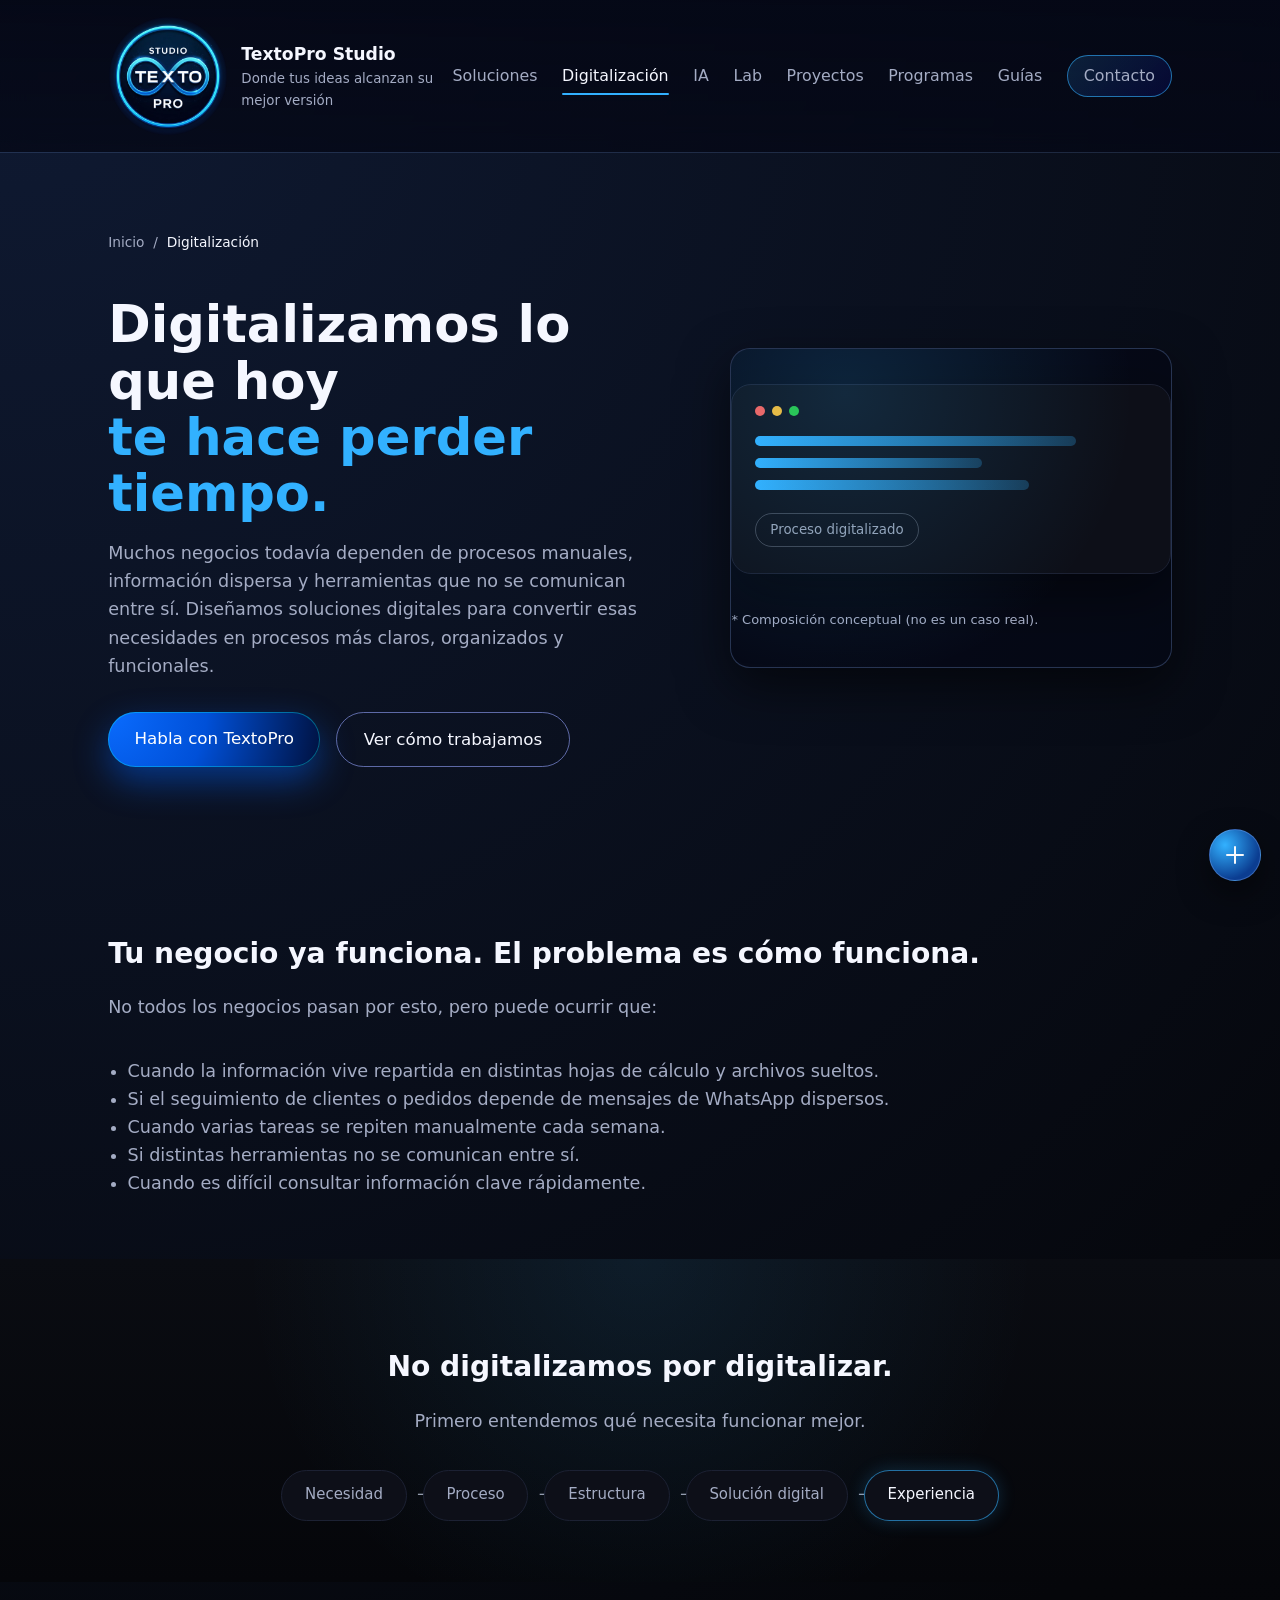
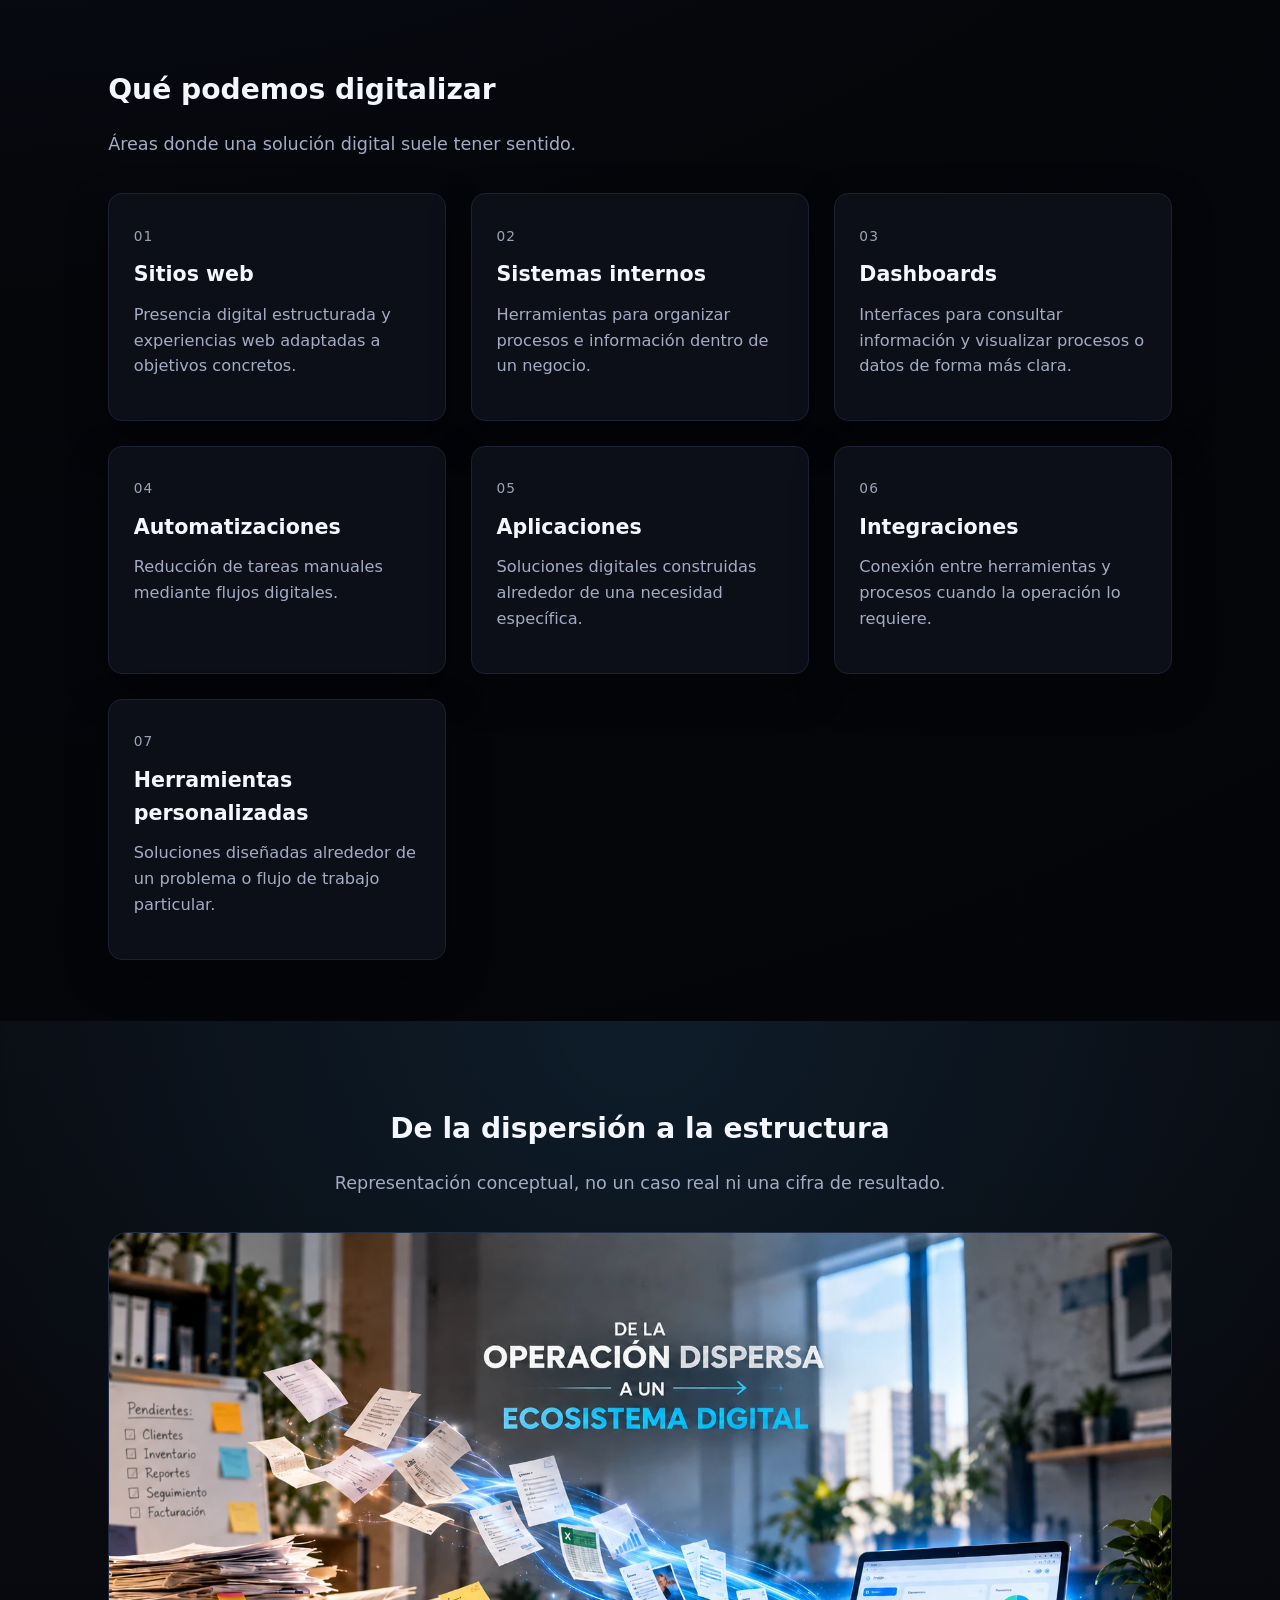
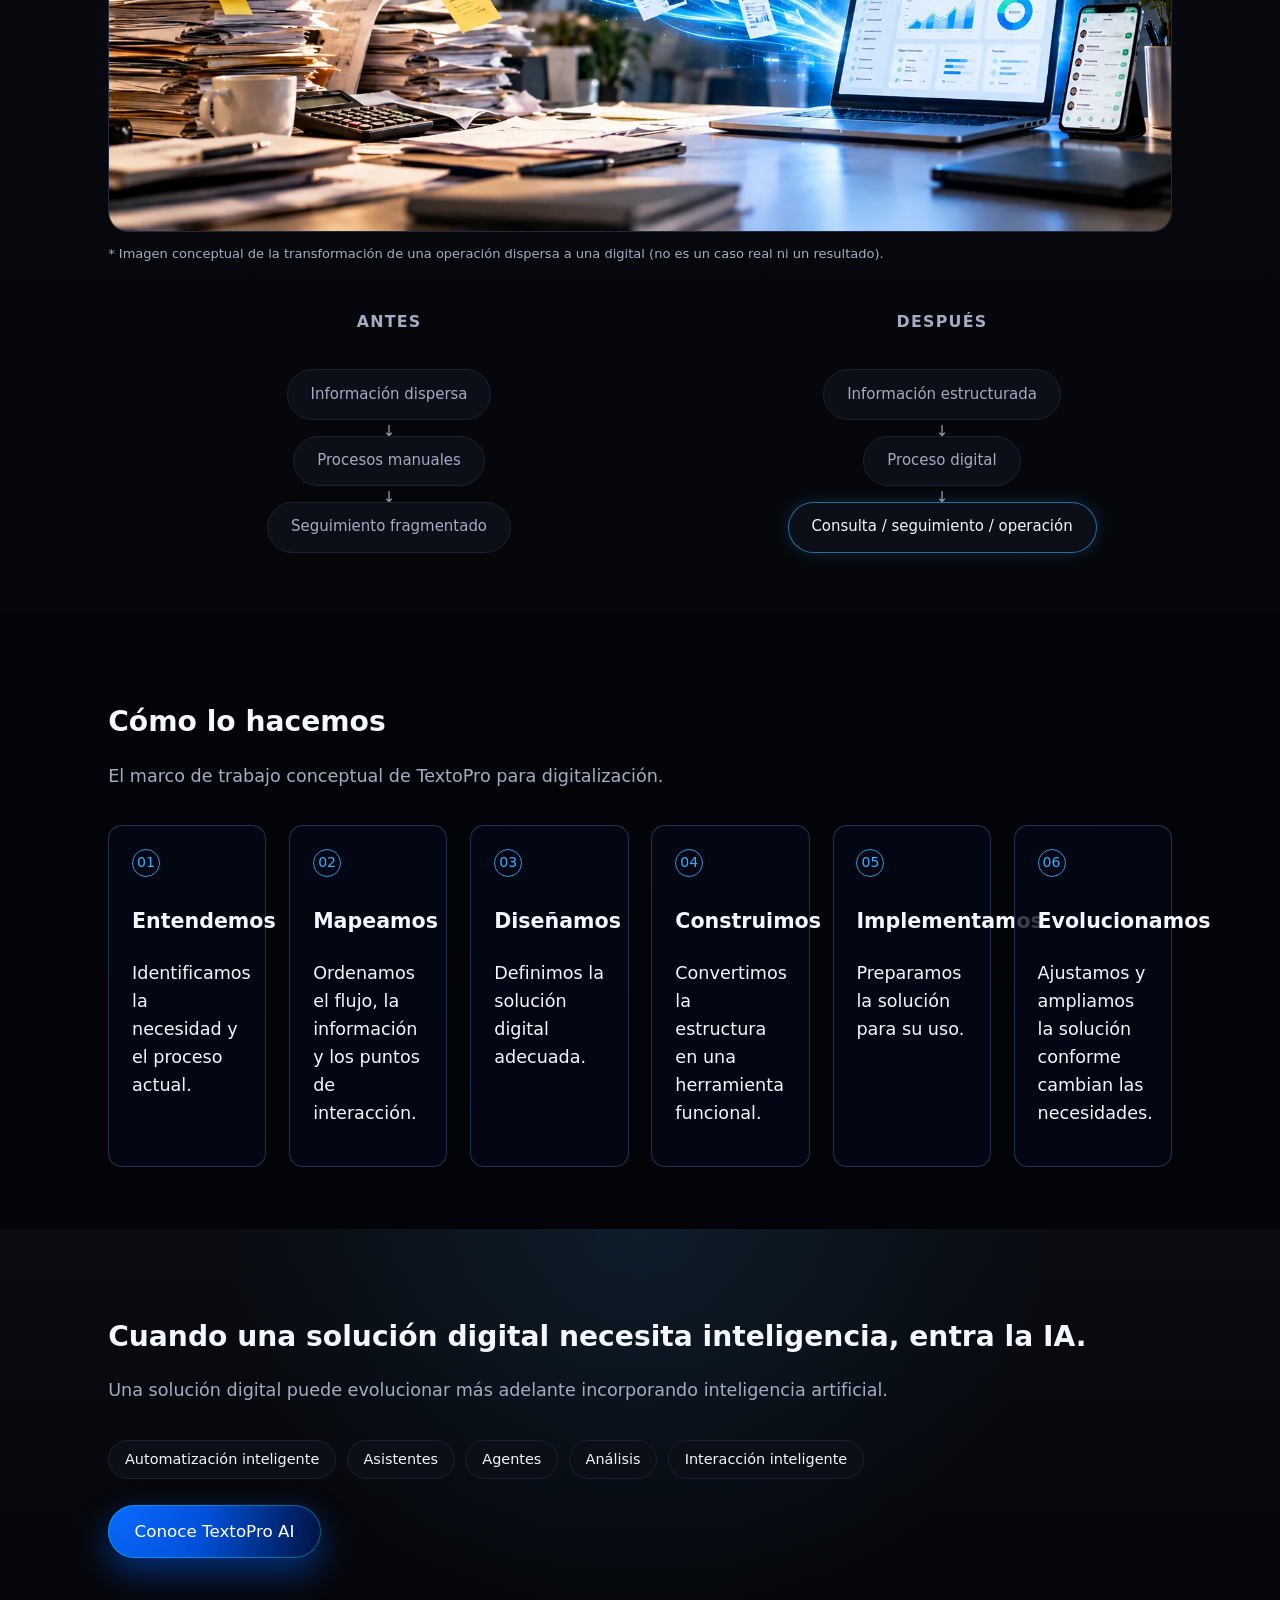
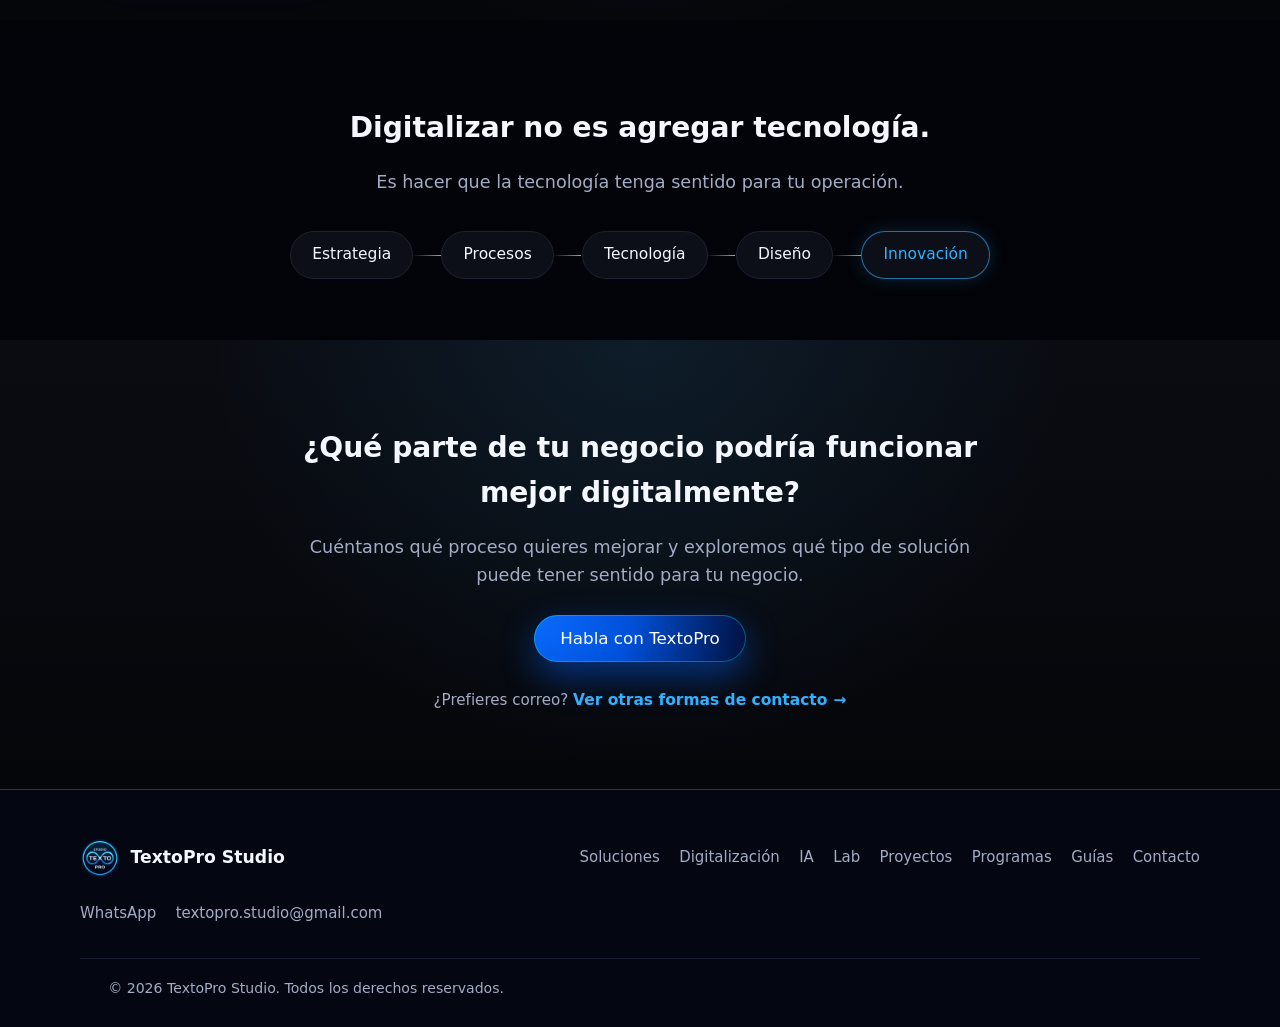
==== commit 1184ad61: "Logotipo oficial, favicons y ajuste del pie" ====
--- a/digitalizacion.html
+++ b/digitalizacion.html
@@ -8,15 +8,16 @@
   <meta name="theme-color" content="#05060a" />
   <link rel="canonical" href="https://textoprostudio.com/digitalizacion.html" />
 
-  <link rel="icon" type="image/png" href="assets/logo/favicon.png" />
-  <link rel="apple-touch-icon" href="assets/logo/favicon.png" />
+  <link rel="icon" type="image/png" sizes="32x32" href="assets/logo/favicon-32.png" />
+  <link rel="icon" type="image/png" sizes="64x64" href="assets/logo/favicon.png" />
+  <link rel="apple-touch-icon" sizes="180x180" href="assets/logo/apple-touch-icon.png" />
 
   <meta property="og:type" content="website" />
   <meta property="og:site_name" content="TextoPro Studio" />
   <meta property="og:url" content="https://textoprostudio.com/digitalizacion.html" />
   <meta property="og:title" content="TextoPro Studio | Digitalización de Negocios" />
   <meta property="og:description" content="TextoPro Studio ayuda a convertir procesos manuales, información dispersa y herramientas desconectadas en soluciones digitales más claras y funcionales." />
-  <meta property="og:image" content="https://textoprostudio.com/assets/logo/logo-principal-oscuro.png" />
+  <meta property="og:image" content="https://textoprostudio.com/assets/logo/logo-textopro-og.jpg" />
   <meta name="twitter:card" content="summary" />
 
   <link rel="stylesheet" href="css/styles.css" />
@@ -26,7 +27,7 @@
   <header class="topbar">
     <div class="container topbar-inner">
       <a href="index.html" class="logo-block">
-        <div class="logo-circle"><img src="assets/logo/logo-principal-oscuro.png" alt="TextoPro Studio" class="logo-img" /></div>
+        <div class="logo-circle"><img src="assets/logo/logo-textopro-studio.webp" alt="TextoPro Studio" class="logo-img" /></div>
         <div class="logo-text">
           <span class="brand-main">TextoPro Studio</span>
           <span class="brand-tagline">Donde tus ideas alcanzan su mejor versión</span>
@@ -271,7 +272,7 @@
   <footer class="footer">
     <div class="container footer-grid">
       <div class="footer-brand">
-        <div class="logo-circle footer-logo"><img src="assets/logo/logo-principal-oscuro.png" alt="TextoPro Studio" class="logo-img" /></div>
+        <div class="logo-circle footer-logo"><img src="assets/logo/logo-textopro-studio.webp" alt="TextoPro Studio" class="logo-img" /></div>
         <span class="brand-main">TextoPro Studio</span>
       </div>
       <nav class="footer-nav" aria-label="Navegación del pie de página">
--- a/css/styles.css
+++ b/css/styles.css
@@ -102,12 +102,11 @@
 .logo-circle {
   width: 120px;
   height: 120px;
-  border-radius: 999px;
+  flex-shrink: 0; /* el logo conserva su tamaño; el texto del encabezado es el que se ajusta */
   background: transparent;
   display: flex;
   align-items: center;
   justify-content: center;
-  overflow: hidden;
 }
 
 .logo-img {
@@ -467,29 +466,13 @@
 }
 
 
+/* Logotipo oficial: se muestra tal cual (sin filtros, opacidad ni modos de fusión).
+   El WebP ya trae su propio halo con transparencia, por eso no hay recorte ni sombra extra. */
 .logo-circle .logo-img {
-  width: 92%;
-  height: auto;
+  width: 100%;
+  height: 100%;
+  object-fit: contain;
   display: block;
-}
-
-
-
-/* === LOGO BOOST: azul eléctrico premium (sin cambiar tamaño) === */
-.logo-circle {
-  box-shadow:
-    0 0 14px rgba(0, 229, 255, .55),
-    0 0 28px rgba(0, 123, 255, .35);
-}
-
-.logo-circle img,
-.logo-img {
-  filter:
-    saturate(1.7)
-    brightness(1.12)
-    contrast(1.15)
-    drop-shadow(0 0 10px rgba(0, 229, 255, .55))
-    drop-shadow(0 0 22px rgba(0, 123, 255, .35));
 }
 
 
@@ -1079,6 +1062,15 @@
 }
 .footer-inner{ padding-top: 1rem; }
 
+/* Pie: .footer-grid anula el padding lateral de .container; se restituye solo cuando el
+   contenedor llega a los bordes de la pantalla (mismos valores que .container). Escritorio ancho, igual. */
+@media (max-width: 1120px){
+  .footer-grid{ padding-inline: 1.6rem; }
+}
+@media (max-width: 640px){
+  .footer-grid{ padding-inline: 1.2rem; }
+}
+
 /* ===== V1.3 — Fase 2.1: página Servicios ===== */
 
 /* Indicador de sección activa en el nav (aria-current="page") */
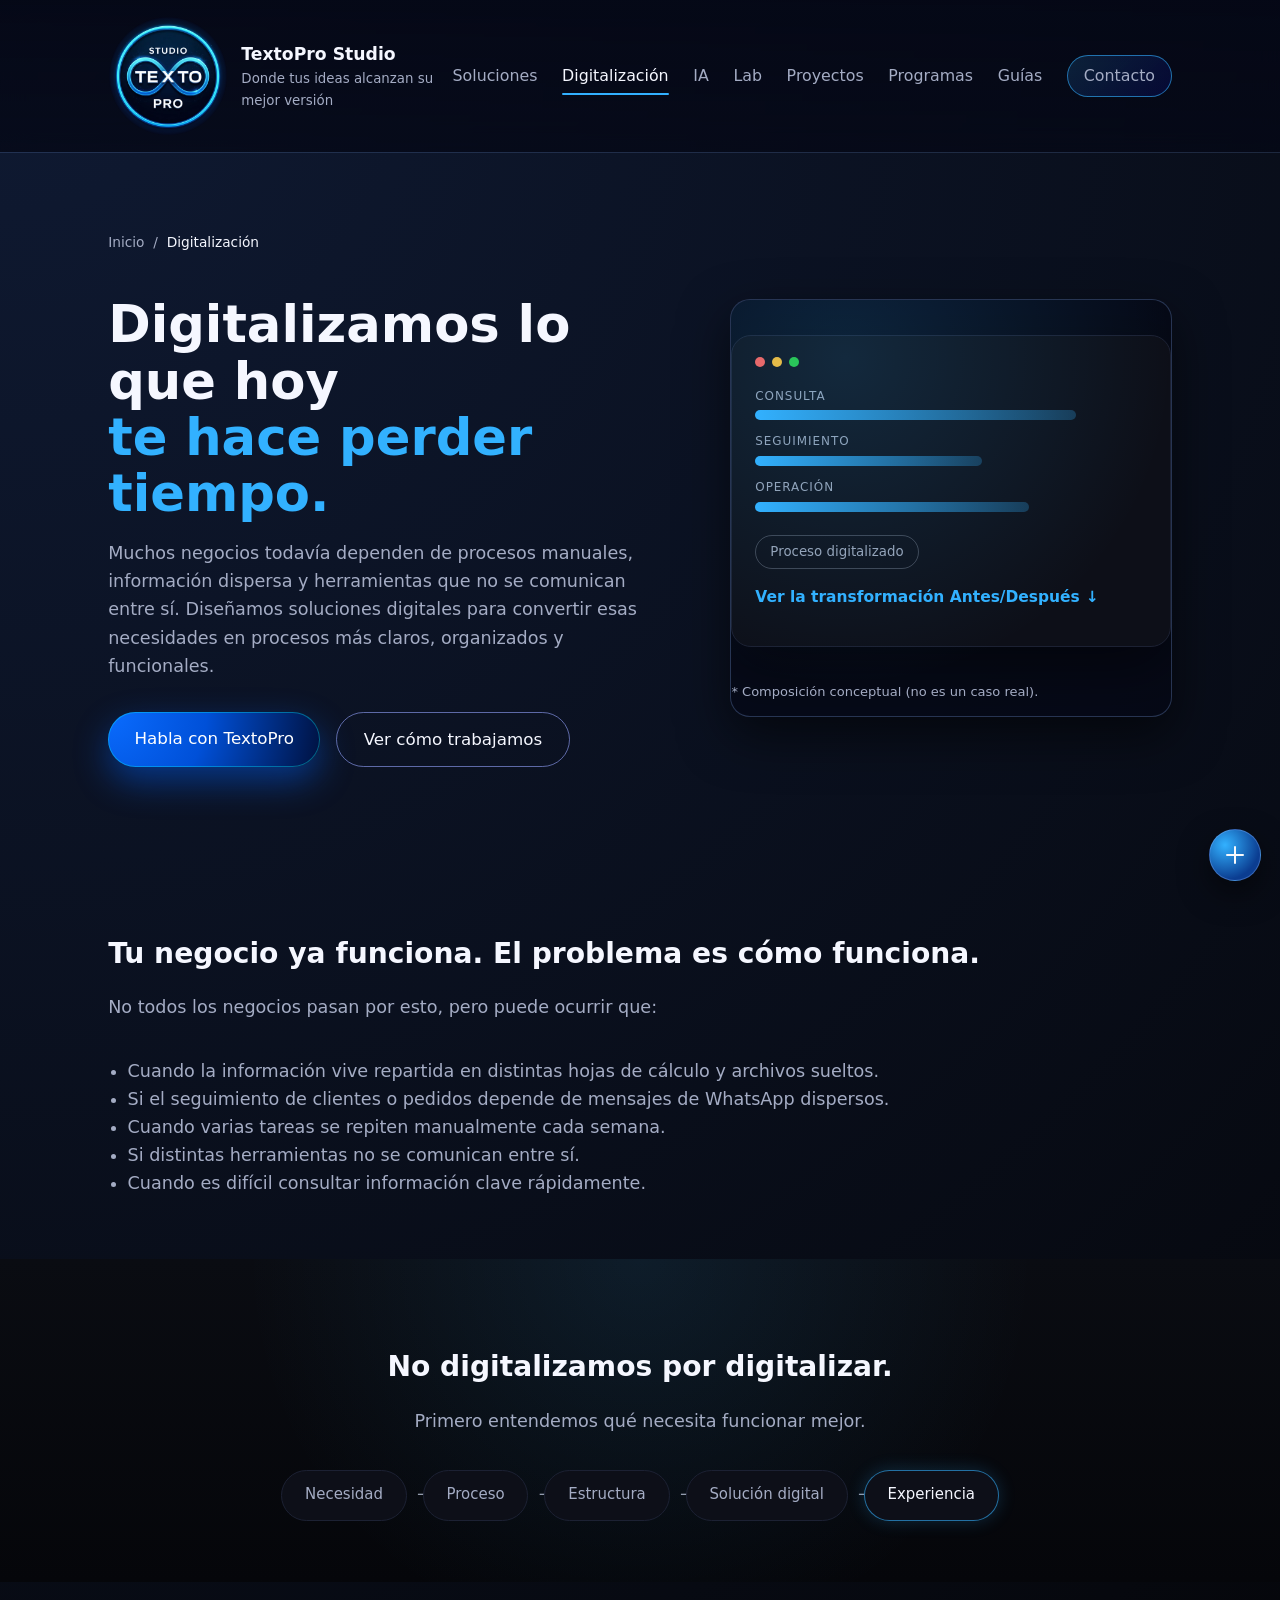
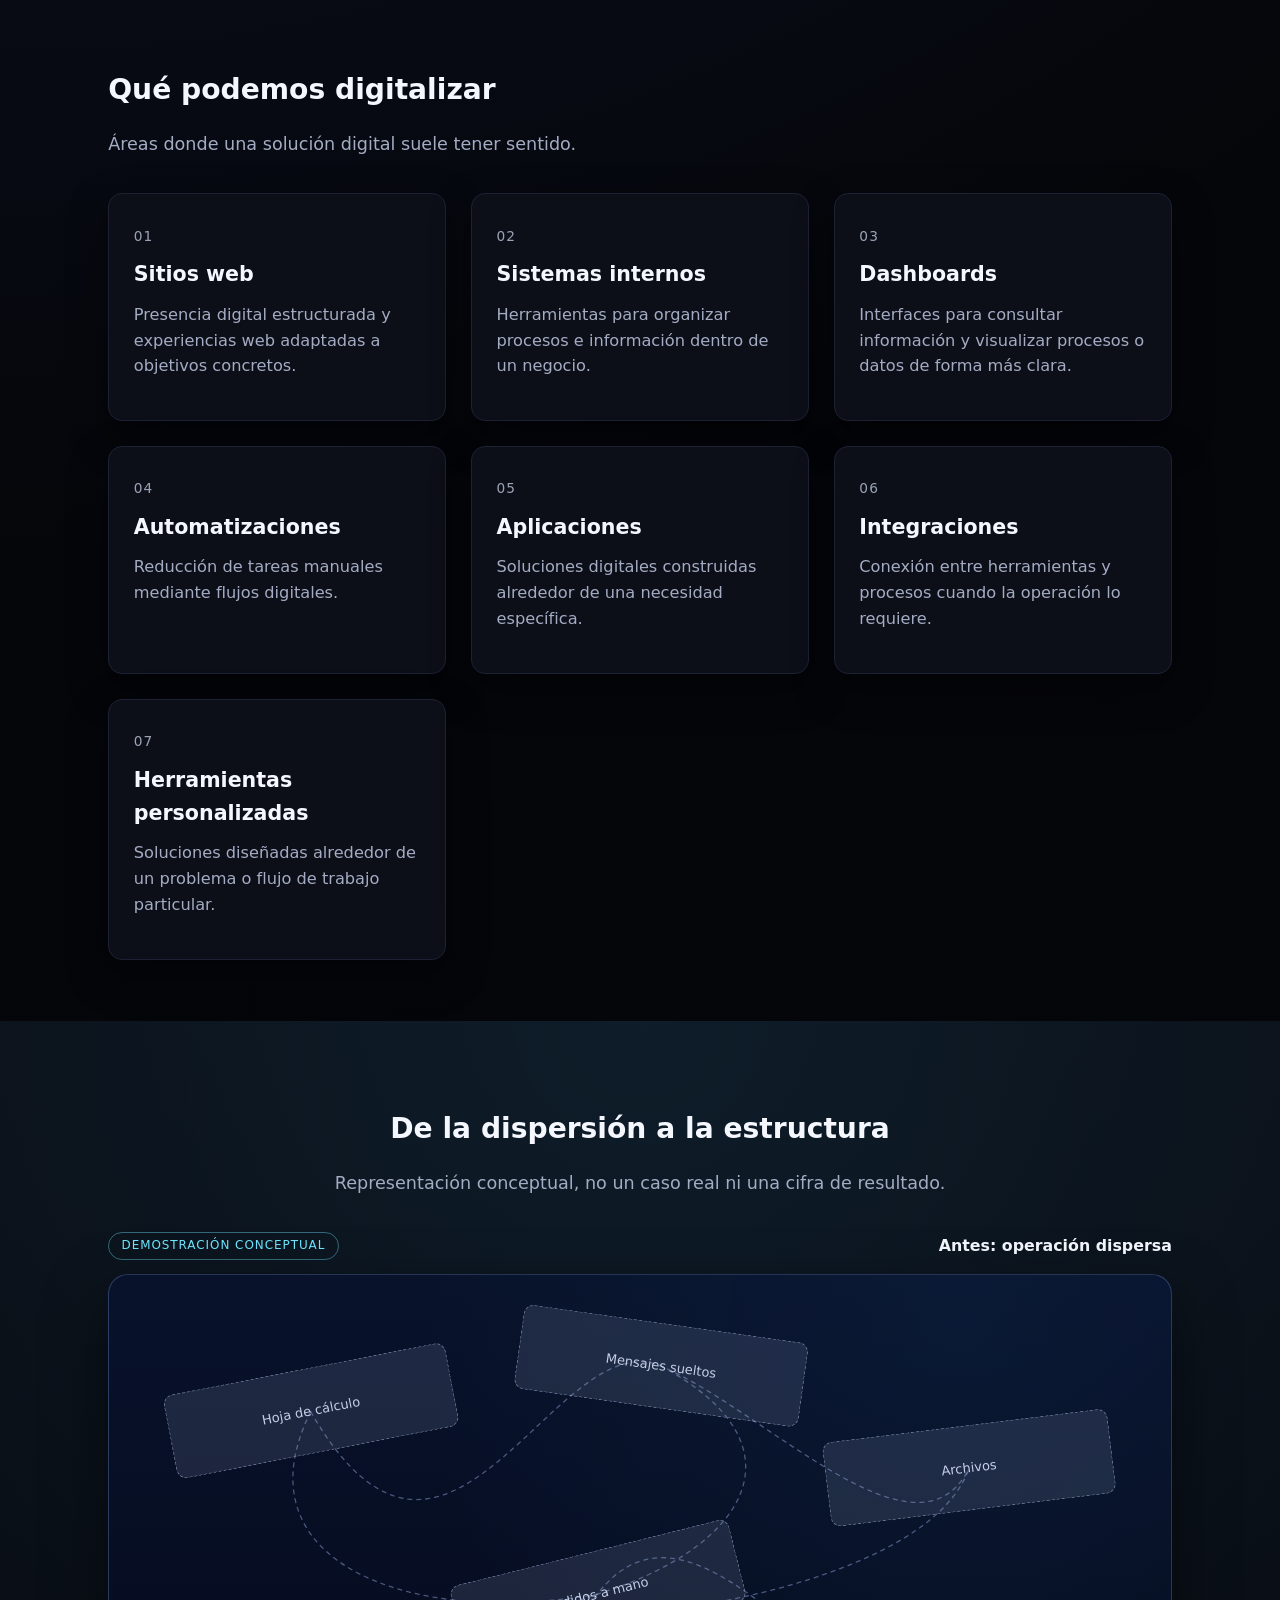
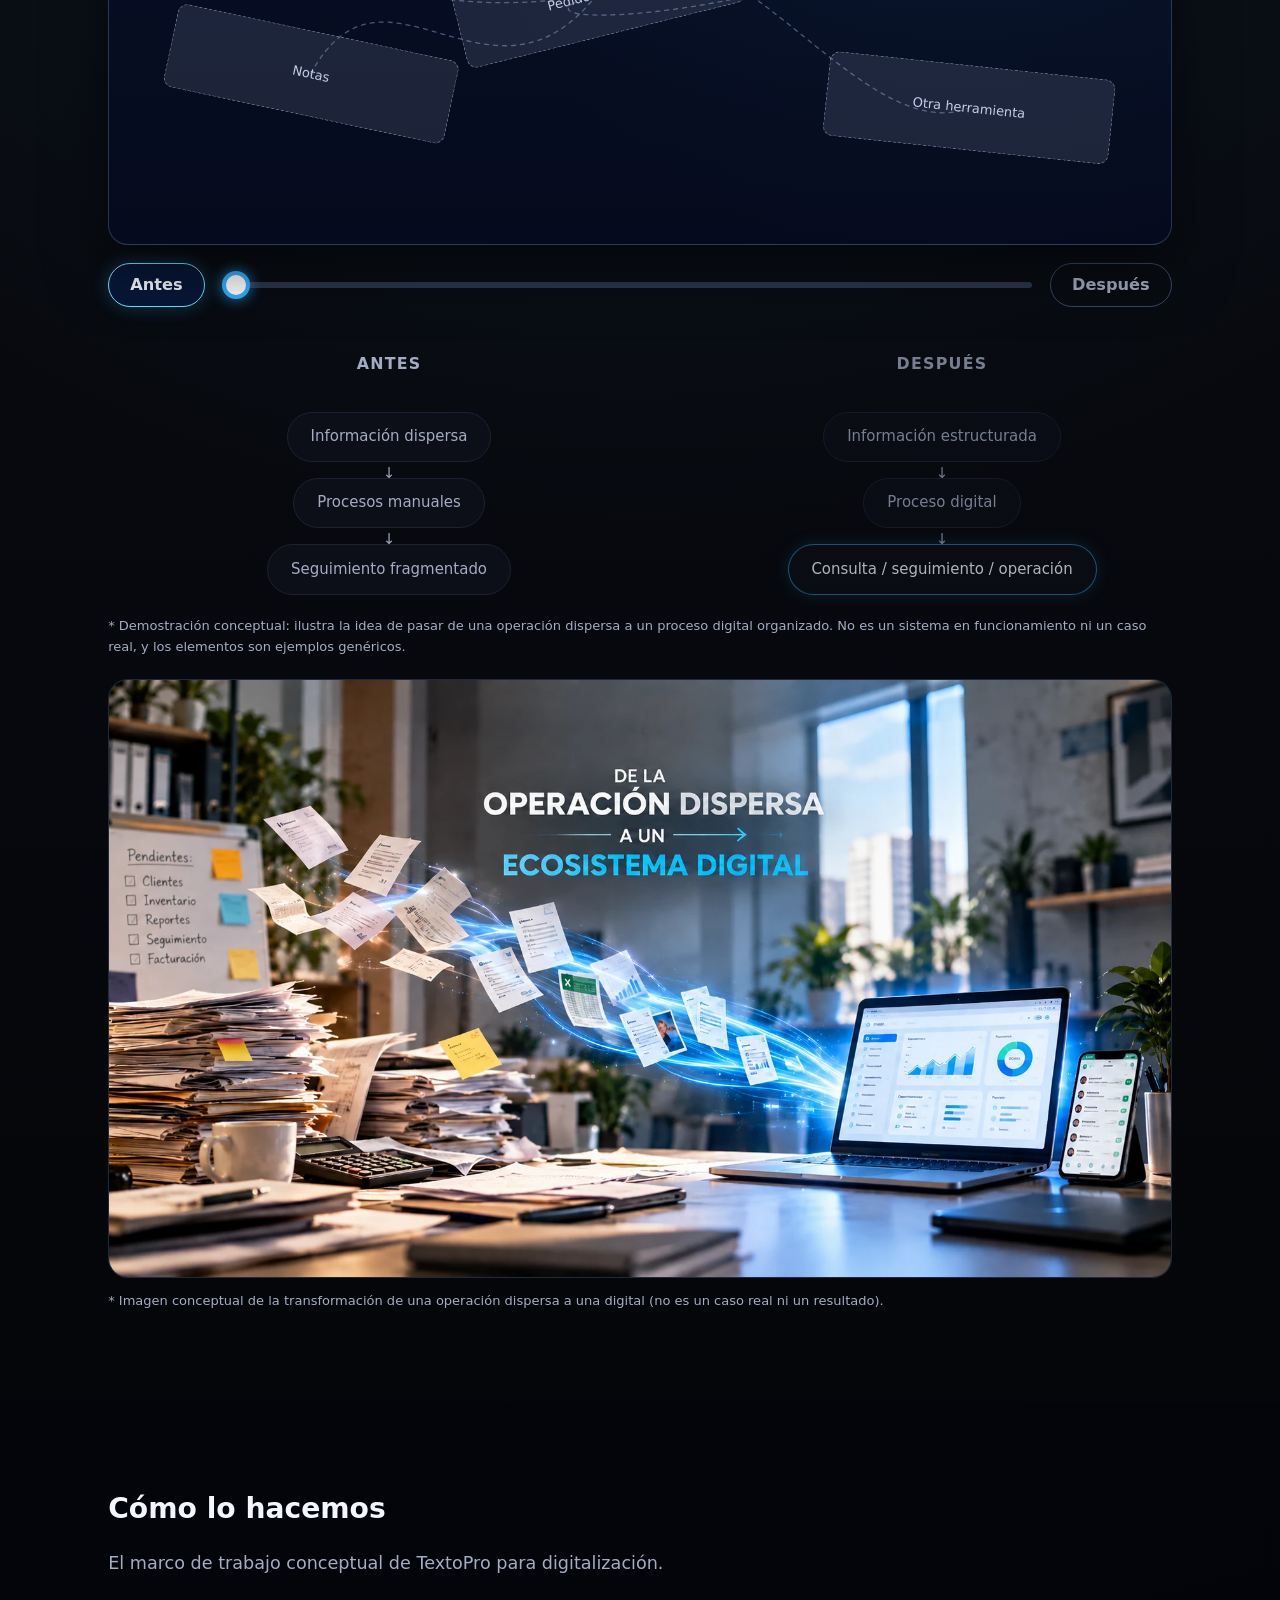
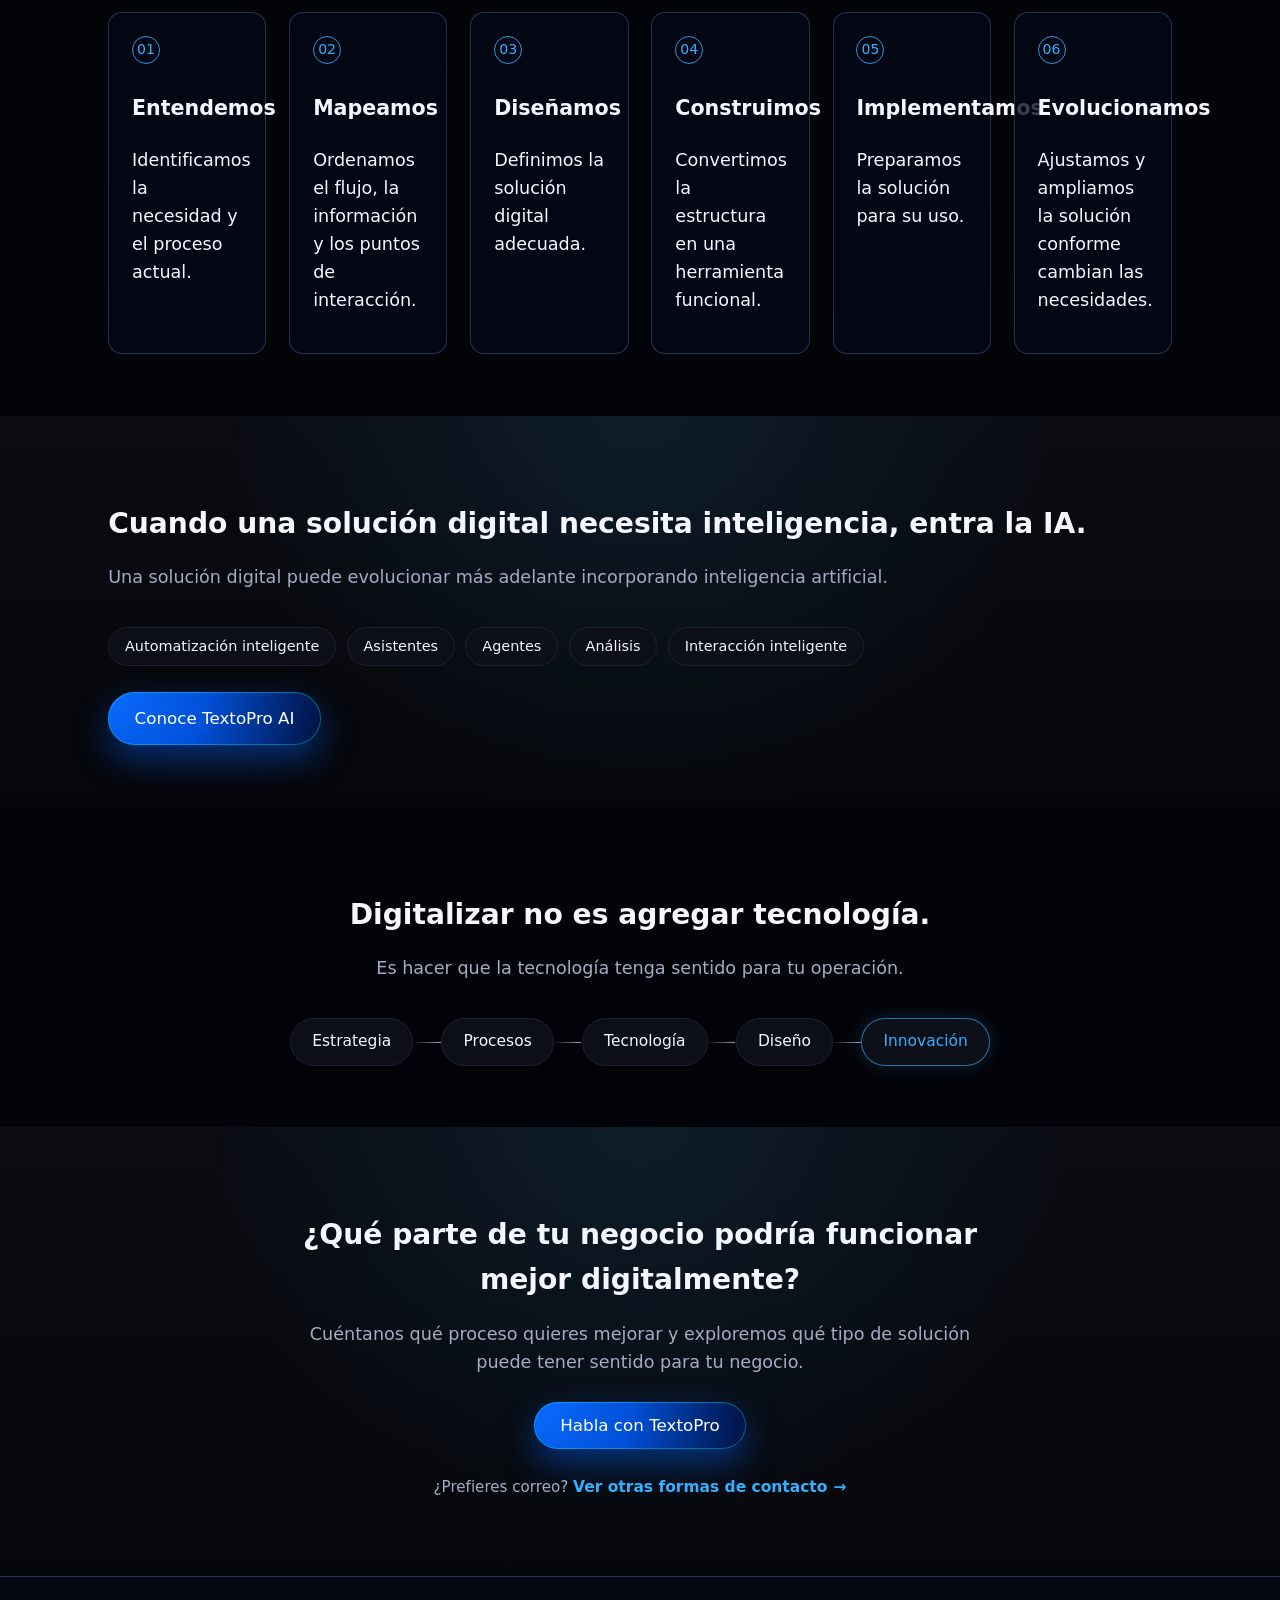
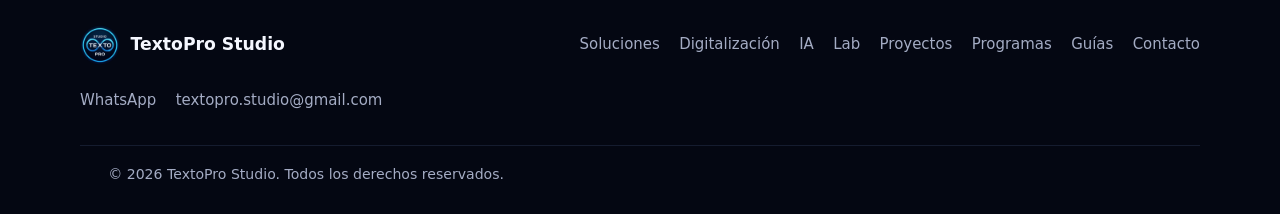
==== commit 0365e218: "Digitalización: demostración conceptual Antes/Después y hero conectado con ella - Demostración Antes" ====
--- a/digitalizacion.html
+++ b/digitalizacion.html
@@ -21,13 +21,16 @@
   <meta name="twitter:card" content="summary" />
 
   <link rel="stylesheet" href="css/styles.css" />
+  <link rel="stylesheet" href="css/vivo-base.css" />
+  <link rel="stylesheet" href="css/vivo-digitalizacion.css" />
+  <noscript><link rel="stylesheet" href="css/nojs.css" /></noscript>
 </head>
 <body>
   <a class="skip-link" href="#contenido">Saltar al contenido</a>
   <header class="topbar">
     <div class="container topbar-inner">
       <a href="index.html" class="logo-block">
-        <div class="logo-circle"><img src="assets/logo/logo-textopro-studio.webp" alt="TextoPro Studio" class="logo-img" /></div>
+        <div class="logo-circle"><img src="assets/logo/logo-textopro-studio.webp" alt="TextoPro Studio" width="400" height="400" class="logo-img" /></div>
         <div class="logo-text">
           <span class="brand-main">TextoPro Studio</span>
           <span class="brand-tagline">Donde tus ideas alcanzan su mejor versión</span>
@@ -40,7 +43,7 @@
         <span class="nav-toggle-bar"></span>
       </button>
 
-      <nav class="nav" id="siteNav">
+      <nav class="nav" id="siteNav" aria-label="Navegación principal">
         <a href="index.html#soluciones">Soluciones</a>
         <a href="index.html#digitalizacion" aria-current="page">Digitalización</a>
         <a href="index.html#ia">IA</a>
@@ -72,14 +75,17 @@
         </div>
         <div class="hero-visual">
           <div class="hero-visual-glow" aria-hidden="true"></div>
-          <div class="mock-dashboard mock-dashboard--hero" aria-hidden="true">
-            <div class="mock-dashboard-header">
-              <span class="dot red"></span><span class="dot yellow"></span><span class="dot green"></span>
+          <div class="mock-dashboard mock-dashboard--hero">
+            <div aria-hidden="true">
+              <div class="mock-dashboard-header">
+                <span class="dot red"></span><span class="dot yellow"></span><span class="dot green"></span>
+              </div>
+              <div class="hero-stream"><span class="hero-stream-label">Consulta</span><div class="mock-bar" style="width:82%"></div></div>
+              <div class="hero-stream"><span class="hero-stream-label">Seguimiento</span><div class="mock-bar" style="width:58%"></div></div>
+              <div class="hero-stream"><span class="hero-stream-label">Operación</span><div class="mock-bar" style="width:70%"></div></div>
+              <div class="mock-chip">Proceso digitalizado</div>
             </div>
-            <div class="mock-bar" style="width:82%"></div>
-            <div class="mock-bar" style="width:58%"></div>
-            <div class="mock-bar" style="width:70%"></div>
-            <div class="mock-chip">Proceso digitalizado</div>
+            <a class="card-link hero-stream-link" href="#transformacion">Ver la transformación Antes/Después <span aria-hidden="true">↓</span></a>
           </div>
           <p class="small-note">* Composición conceptual (no es un caso real).</p>
         </div>
@@ -162,28 +168,67 @@
       <div class="container">
         <h2 class="section-title center">De la dispersión a la estructura</h2>
         <p class="section-subtitle center">Representación conceptual, no un caso real ni una cifra de resultado.</p>
+        <div class="ba" id="baDemo" data-state="before">
+          <div class="ba-head">
+            <span class="vivo-badge">Demostración conceptual</span>
+            <p class="ba-status" id="baStatus" role="status" aria-live="polite">Antes: operación dispersa</p>
+          </div>
+
+          <div class="ba-stage" id="baStage" style="--p:0" aria-hidden="true">
+            <div class="ba-frame"><span class="ba-dots"><i></i><i></i><i></i></span><span class="ba-frame-title">Panel único</span></div>
+            <svg class="ba-lines" viewBox="0 0 100 100" preserveAspectRatio="none" focusable="false">
+              <g class="ba-tangle">
+                <path d="M19 24 C 32 66, 42 8, 52 16 S 76 52, 81 34"/>
+                <path d="M19 70 C 26 46, 36 80, 46 56 S 70 84, 81 76"/>
+                <path d="M19 24 C 12 50, 28 62, 46 56"/>
+                <path d="M52 16 C 66 30, 60 48, 46 56 S 76 60, 81 34"/>
+              </g>
+              <g class="ba-order">
+                <path d="M20 40 H80 M20 66 H80 M20 40 V66 M50 40 V66 M80 40 V66"/>
+                <path d="M20 66 V84 M50 66 V84 M80 66 V84 M12 84 H88"/>
+              </g>
+            </svg>
+            <div class="ba-item" style="--x0:19;--y0:24;--r0:-11;--x1:20;--y1:40"><span class="ba-t0">Hoja de cálculo</span><span class="ba-t1">Datos en un solo lugar</span></div>
+            <div class="ba-item" style="--x0:52;--y0:16;--r0:8;--x1:50;--y1:40"><span class="ba-t0">Mensajes sueltos</span><span class="ba-t1">Seguimiento ordenado</span></div>
+            <div class="ba-item" style="--x0:81;--y0:34;--r0:-7;--x1:80;--y1:40"><span class="ba-t0">Archivos</span><span class="ba-t1">Información estructurada</span></div>
+            <div class="ba-item" style="--x0:19;--y0:70;--r0:12;--x1:20;--y1:66"><span class="ba-t0">Notas</span><span class="ba-t1">Tareas registradas</span></div>
+            <div class="ba-item" style="--x0:46;--y0:56;--r0:-14;--x1:50;--y1:66"><span class="ba-t0">Pedidos a mano</span><span class="ba-t1">Proceso digital</span></div>
+            <div class="ba-item" style="--x0:81;--y0:76;--r0:6;--x1:80;--y1:66"><span class="ba-t0">Otra herramienta</span><span class="ba-t1">Herramientas conectadas</span></div>
+            <div class="ba-chips"><span>Consulta</span><span>Seguimiento</span><span>Operación</span></div>
+          </div>
+
+          <div class="ba-controls" hidden>
+            <button type="button" class="ba-btn" data-to="0" aria-pressed="true">Antes</button>
+            <input type="range" class="ba-range" id="baRange" min="0" max="100" step="5" value="0" aria-label="Transformación de una operación dispersa a un proceso digital organizado" aria-valuetext="Antes: operación dispersa" />
+            <button type="button" class="ba-btn" data-to="100" aria-pressed="false">Después</button>
+          </div>
+
+          <div class="split-block ba-cols">
+            <div class="ba-col ba-col--before">
+              <h3 class="transformacion-label">Antes</h3>
+              <div class="motion-strip motion-strip--vertical" role="list" aria-label="Antes: información dispersa, procesos manuales, seguimiento fragmentado">
+                <span class="motion-node" role="listitem">Información dispersa</span>
+                <span class="motion-node" role="listitem">Procesos manuales</span>
+                <span class="motion-node" role="listitem">Seguimiento fragmentado</span>
+              </div>
+            </div>
+            <div class="ba-col ba-col--after">
+              <h3 class="transformacion-label">Después</h3>
+              <div class="motion-strip motion-strip--vertical" role="list" aria-label="Después: información estructurada, proceso digital, consulta y seguimiento">
+                <span class="motion-node" role="listitem">Información estructurada</span>
+                <span class="motion-node" role="listitem">Proceso digital</span>
+                <span class="motion-node motion-node--accent" role="listitem">Consulta / seguimiento / operación</span>
+              </div>
+            </div>
+          </div>
+
+          <p class="small-note ba-note">* Demostración conceptual: ilustra la idea de pasar de una operación dispersa a un proceso digital organizado. No es un sistema en funcionamiento ni un caso real, y los elementos son ejemplos genéricos.</p>
+        </div>
+
         <div class="section-visual">
           <img src="assets/images/digitalizacion-transformacion.webp" alt="Ilustración conceptual: documentos y hojas de cálculo dispersos sobre un escritorio fluyen hacia un panel digital en una laptop, con el texto «De la operación dispersa a un ecosistema digital»." width="1672" height="941" class="section-img" loading="lazy" decoding="async" />
         </div>
         <p class="small-note">* Imagen conceptual de la transformación de una operación dispersa a una digital (no es un caso real ni un resultado).</p>
-        <div class="split-block">
-          <div>
-            <h3 class="transformacion-label">Antes</h3>
-            <div class="motion-strip motion-strip--vertical" role="list" aria-label="Antes: información dispersa, procesos manuales, seguimiento fragmentado">
-              <span class="motion-node" role="listitem">Información dispersa</span>
-              <span class="motion-node" role="listitem">Procesos manuales</span>
-              <span class="motion-node" role="listitem">Seguimiento fragmentado</span>
-            </div>
-          </div>
-          <div>
-            <h3 class="transformacion-label">Después</h3>
-            <div class="motion-strip motion-strip--vertical" role="list" aria-label="Después: información estructurada, proceso digital, consulta y seguimiento">
-              <span class="motion-node" role="listitem">Información estructurada</span>
-              <span class="motion-node" role="listitem">Proceso digital</span>
-              <span class="motion-node motion-node--accent" role="listitem">Consulta / seguimiento / operación</span>
-            </div>
-          </div>
-        </div>
       </div>
     </section>
 
@@ -272,7 +317,7 @@
   <footer class="footer">
     <div class="container footer-grid">
       <div class="footer-brand">
-        <div class="logo-circle footer-logo"><img src="assets/logo/logo-textopro-studio.webp" alt="TextoPro Studio" class="logo-img" /></div>
+        <div class="logo-circle footer-logo"><img src="assets/logo/logo-textopro-studio.webp" alt="TextoPro Studio" width="400" height="400" class="logo-img" /></div>
         <span class="brand-main">TextoPro Studio</span>
       </div>
       <nav class="footer-nav" aria-label="Navegación del pie de página">
@@ -311,5 +356,7 @@
   </div>
 
 <script src="js/main.js" defer></script>
+<script src="js/vivo-base.js" defer></script>
+<script src="js/vivo-digitalizacion.js" defer></script>
 </body>
 </html>
--- a/css/vivo-base.css
+++ b/css/vivo-base.css
@@ -0,0 +1,61 @@
+/* ===== TextoPro Studio — Tecnología Viva · piezas compartidas =====
+   Lo usan varias páginas: utilidad de accesibilidad, botón de pausa e insignia "demostración conceptual".
+   Cada experiencia carga además su propio módulo (vivo-inicio, vivo-digitalizacion). */
+
+/* Texto solo para lectores de pantalla */
+.sr-only{
+  position: absolute;
+  width: 1px; height: 1px;
+  margin: -1px; padding: 0;
+  overflow: hidden;
+  clip: rect(0, 0, 0, 0);
+  white-space: nowrap;
+  border: 0;
+}
+
+/* Botón de pausa de animaciones (control real; el JS lo muestra solo si hay movimiento que pausar) */
+.vivo-pause{
+  flex: none;
+  display: flex;
+  align-items: center;
+  justify-content: center;
+  width: 44px;
+  height: 44px;
+  padding: 0;
+  border-radius: 50%;
+  border: 1px solid rgba(138, 180, 255, 0.38);
+  background: rgba(7, 14, 36, 0.82);
+  cursor: pointer;
+}
+.vivo-pause[hidden]{ display: none; }
+.vivo-pause:hover{ border-color: #6ee7ff; }
+.vivo-pause-icon{
+  display: block;
+  width: 12px;
+  height: 14px;
+  border-left: 4px solid var(--text);
+  border-right: 4px solid var(--text);
+}
+.vivo-pause[aria-pressed="true"] .vivo-pause-icon{
+  width: 0;
+  height: 0;
+  border-left: 12px solid var(--text);
+  border-right: 0;
+  border-top: 7px solid transparent;
+  border-bottom: 7px solid transparent;
+  margin-left: 3px;
+}
+
+/* Insignia "Demostración conceptual" */
+.vivo-badge{
+  display: inline-flex;
+  align-items: center;
+  margin: 0;
+  padding: 0.18rem 0.7rem;
+  border: 1px solid rgba(110, 231, 255, 0.4);
+  border-radius: 999px;
+  color: #6ee7ff;
+  font-size: 0.68rem;
+  letter-spacing: 0.08em;
+  text-transform: uppercase;
+}
--- a/css/vivo-digitalizacion.css
+++ b/css/vivo-digitalizacion.css
@@ -0,0 +1,252 @@
+/* ===== TextoPro Studio — Tecnología Viva · Digitalización =====
+   Usa además vivo-base.css (insignia conceptual). */
+
+/* ===== Digitalización: demostración conceptual Antes / Después ===== */
+/* Sin JavaScript solo se ven las columnas de texto y la imagen conceptual (como antes). */
+.ba:not(.is-live) .ba-head,
+.ba:not(.is-live) .ba-stage,
+.ba:not(.is-live) .ba-note{ display: none; }
+
+.ba-head{
+  display: flex;
+  align-items: center;
+  justify-content: space-between;
+  gap: 1rem;
+  flex-wrap: wrap;
+  margin-bottom: 0.8rem;
+}
+.ba-status{ margin: 0; font-size: 0.9rem; font-weight: 600; color: var(--text); }
+
+.ba-stage{
+  position: relative;
+  aspect-ratio: 16 / 8.6;
+  overflow: hidden;
+  isolation: isolate;
+  border-radius: var(--radius-lg);
+  border: 1px solid rgba(138, 180, 255, 0.25);
+  background:
+    radial-gradient(circle at 80% 10%, rgba(50, 177, 255, calc(0.05 + 0.15 * var(--p))), transparent 55%),
+    linear-gradient(180deg, #08122b 0%, #050a1c 100%);
+  box-shadow: 0 24px 60px rgba(0, 0, 0, 0.5);
+}
+/* Marco del panel: aparece con la transformación */
+.ba-frame{
+  position: absolute;
+  inset: 0 0 auto 0;
+  z-index: 1;
+  display: flex;
+  align-items: center;
+  gap: 0.7rem;
+  height: 17%;
+  padding: 0 4%;
+  border-bottom: 1px solid rgba(110, 231, 255, 0.25);
+  background: rgba(9, 24, 58, 0.7);
+  opacity: var(--p);
+  transform: translateY(calc((1 - var(--p)) * -10px));
+}
+.ba-dots{ display: inline-flex; gap: 5px; }
+.ba-dots i{ width: 8px; height: 8px; border-radius: 50%; background: #febc2e; }
+.ba-dots i:first-child{ background: #ff5f57; }
+.ba-dots i:last-child{ background: #28c840; }
+.ba-frame-title{ font-size: 0.72rem; letter-spacing: 0.08em; text-transform: uppercase; color: #6ee7ff; }
+
+.ba-lines{
+  position: absolute;
+  inset: 0;
+  width: 100%;
+  height: 100%;
+  z-index: 2;
+  pointer-events: none;
+}
+.ba-lines path{ fill: none; vector-effect: non-scaling-stroke; stroke-linecap: round; }
+.ba-tangle path{ stroke: rgba(170, 195, 255, 0.4); stroke-width: 1.3; stroke-dasharray: 4 5; }
+.ba-tangle{ opacity: calc(1 - 2 * var(--p)); }
+.ba-order path{ stroke: rgba(110, 231, 255, 0.55); stroke-width: 1.4; }
+.ba-order{ opacity: calc(2 * var(--p) - 1); }
+
+.ba-item{
+  position: absolute;
+  z-index: 3;
+  left: calc((var(--x0) * (1 - var(--p)) + var(--x1) * var(--p)) * 1%);
+  top: calc((var(--y0) * (1 - var(--p)) + var(--y1) * var(--p)) * 1%);
+  width: 27%;
+  min-height: 15%;
+  display: grid;
+  place-items: center;
+  padding: 0.5rem 0.6rem;
+  border-radius: 10px;
+  text-align: center;
+  font-size: 0.74rem;
+  line-height: 1.2;
+  transform: translate(-50%, -50%) rotate(calc(var(--r0) * (1 - var(--p)) * 1deg));
+}
+.ba-item::before,
+.ba-item::after{
+  content: "";
+  position: absolute;
+  inset: 0;
+  border-radius: inherit;
+  z-index: -1;
+}
+/* "Antes": ficha suelta, apagada */
+.ba-item::before{
+  background: rgba(170, 185, 215, 0.14);
+  border: 1px dashed rgba(190, 205, 235, 0.45);
+  opacity: calc(1 - var(--p));
+}
+/* "Después": ficha del panel, cian */
+.ba-item::after{
+  background: linear-gradient(180deg, rgba(9, 28, 66, 0.96), rgba(7, 16, 40, 0.96));
+  border: 1px solid rgba(110, 231, 255, 0.6);
+  box-shadow: 0 0 16px rgba(50, 177, 255, calc(0.35 * var(--p)));
+  opacity: var(--p);
+}
+.ba-item span{ grid-area: 1 / 1; }
+.ba-t0{ color: rgba(205, 215, 240, 0.95); opacity: calc(1 - 3 * var(--p)); }
+.ba-t1{ color: var(--text); font-weight: 600; opacity: calc(3 * var(--p) - 1); }
+
+.ba-chips{
+  position: absolute;
+  z-index: 3;
+  left: 0; right: 0; bottom: 3.5%;
+  display: flex;
+  justify-content: center;
+  gap: 0.6rem;
+  opacity: calc(2 * var(--p) - 1);
+  transform: translateY(calc((1 - var(--p)) * 10px));
+}
+.ba-chips span{
+  padding: 0.22rem 0.8rem;
+  border-radius: 999px;
+  border: 1px solid rgba(110, 231, 255, 0.55);
+  background: rgba(9, 24, 58, 0.95);
+  color: #6ee7ff;
+  font-size: 0.7rem;
+  font-weight: 600;
+}
+
+/* Controles: Antes · deslizador · Después */
+.ba-controls{
+  display: grid;
+  grid-template-columns: auto minmax(0, 1fr) auto;
+  align-items: center;
+  gap: 1rem;
+  margin: 1rem 0 1.6rem;
+}
+.ba-controls[hidden]{ display: none; }
+.ba-btn{
+  min-height: 44px;
+  padding: 0 1.2rem;
+  border-radius: 999px;
+  border: 1px solid rgba(138, 180, 255, 0.35);
+  background: transparent;
+  color: var(--muted);
+  font: inherit;
+  font-size: 0.92rem;
+  font-weight: 600;
+  cursor: pointer;
+  transition: color 0.2s ease, border-color 0.2s ease, background 0.2s ease;
+}
+.ba-btn:hover{ color: var(--text); border-color: rgba(110, 231, 255, 0.65); }
+.ba-btn[aria-pressed="true"]{
+  color: var(--text);
+  border-color: #6ee7ff;
+  background: rgba(9, 24, 58, 0.95);
+  box-shadow: 0 0 18px rgba(50, 177, 255, 0.28);
+}
+.ba-range{
+  -webkit-appearance: none;
+  appearance: none;
+  width: 100%;
+  height: 44px;
+  margin: 0;
+  background: transparent;
+  cursor: pointer;
+}
+.ba-range::-webkit-slider-runnable-track{
+  height: 6px;
+  border-radius: 3px;
+  background: linear-gradient(90deg, #6ee7ff var(--fill, 0%), rgba(138, 180, 255, 0.25) var(--fill, 0%));
+}
+.ba-range::-moz-range-track{
+  height: 6px;
+  border-radius: 3px;
+  background: rgba(138, 180, 255, 0.25);
+}
+.ba-range::-moz-range-progress{ height: 6px; border-radius: 3px; background: #6ee7ff; }
+.ba-range::-webkit-slider-thumb{
+  -webkit-appearance: none;
+  width: 28px;
+  height: 28px;
+  margin-top: -11px;
+  border-radius: 50%;
+  background: #fff;
+  border: 4px solid #32b1ff;
+  box-shadow: 0 0 14px rgba(50, 177, 255, 0.75);
+}
+.ba-range::-moz-range-thumb{
+  width: 20px;
+  height: 20px;
+  border-radius: 50%;
+  background: #fff;
+  border: 4px solid #32b1ff;
+  box-shadow: 0 0 14px rgba(50, 177, 255, 0.75);
+}
+
+/* Las columnas de texto siguen el estado de la demostración */
+.ba.is-live .ba-col{ transition: opacity 0.3s ease; }
+.ba.is-live[data-state="before"] .ba-col--after,
+.ba.is-live[data-state="after"] .ba-col--before{ opacity: 0.72; }
+.ba-note{ margin-top: 1.2rem; }
+
+@media (max-width: 640px){
+  .ba-stage{ aspect-ratio: 4 / 4.3; }
+  .ba-item{ width: 29%; padding: 0.35rem 0.3rem; font-size: 0.62rem; min-height: 14%; }
+  .ba-chips{ gap: 0.35rem; }
+  .ba-chips span{ padding: 0.2rem 0.5rem; font-size: 0.62rem; }
+  .ba-frame-title{ font-size: 0.62rem; }
+  .ba-controls{ grid-template-columns: 1fr 1fr; }
+  .ba-range{ grid-column: 1 / -1; grid-row: 1; }
+  .ba-btn{ width: 100%; }
+}
+@media (prefers-reduced-motion: reduce){
+  .ba.is-live .ba-col{ transition: none; }
+}
+
+/* ===== Hero: las tres barras comparten nombre y señal con la demostración Antes/Después ===== */
+/* Las etiquetas son las mismas que las fichas finales de la demo (Consulta, Seguimiento, Operación). */
+.hero-stream{ margin-bottom: 0.7rem; }
+.hero-stream-label{
+  display: block;
+  margin-bottom: 0.25rem;
+  font-size: 0.68rem;
+  letter-spacing: 0.08em;
+  text-transform: uppercase;
+  color: var(--tp-silver);
+}
+.hero-stream .mock-bar{ position: relative; overflow: hidden; margin-bottom: 0; }
+.hero-stream-link{ display: flex; min-height: 44px; margin-top: 0.4rem; }
+.hero-stream-link:focus-visible{ outline: 2px solid #6ee7ff; outline-offset: 3px; border-radius: 6px; }
+
+/* Señal de datos: una sola pasada por barra al cargar (≈2,5 s, sin bucle) */
+@media (prefers-reduced-motion: no-preference){
+  .hero-stream .mock-bar::after{
+    content: "";
+    position: absolute;
+    top: 0;
+    bottom: 0;
+    left: 0;
+    width: 24%;
+    background: linear-gradient(90deg, transparent, rgba(190, 245, 255, 0.95), transparent);
+    animation: hero-stream-signal 1.5s ease-in-out 1 both;
+  }
+  .hero-stream:nth-child(2) .mock-bar::after{ animation-delay: 0.3s; }
+  .hero-stream:nth-child(3) .mock-bar::after{ animation-delay: 0.8s; }
+  .hero-stream:nth-child(4) .mock-bar::after{ animation-delay: 1.3s; }
+}
+@keyframes hero-stream-signal{
+  from{ transform: translateX(-100%); opacity: 0; }
+  15%{ opacity: 1; }
+  85%{ opacity: 1; }
+  to{ transform: translateX(420%); opacity: 0; }
+}
--- a/css/nojs.css
+++ b/css/nojs.css
@@ -0,0 +1,45 @@
+/* TextoPro Studio — respaldo sin JavaScript.
+   Solo se descarga cuando JavaScript está desactivado (se enlaza dentro de <noscript>).
+   Con JavaScript activo no se pide ni se aplica nada de este archivo. */
+
+/* Las secciones con animación de aparición se muestran siempre (main.js es quien las revela) */
+[data-reveal]{ opacity: 1; transform: none; transition: none; }
+
+/* Controles que necesitan JavaScript para funcionar: se ocultan en lugar de quedar inertes.
+   El contacto sigue disponible en los enlaces de WhatsApp de cada página y del pie. */
+.nav-toggle,
+.nav-backdrop,
+.fab{ display: none; }
+
+/* Menú de navegación: en pantallas pequeñas pasa de panel lateral a una fila visible bajo el logotipo */
+@media (max-width: 900px){
+  .topbar{ position: static; }
+  .topbar-inner{ flex-wrap: wrap; row-gap: 0.4rem; }
+  .nav{
+    position: static;
+    width: 100%;
+    height: auto;
+    flex-direction: row;
+    flex-wrap: wrap;
+    align-items: center;
+    gap: 0.3rem 1.1rem;
+    padding: 0 0 0.6rem;
+    background: none;
+    border: 0;
+    box-shadow: none;
+    transform: none;
+    visibility: visible;
+    transition: none;
+  }
+  .nav a{ font-size: 0.9rem; }
+  .nav-cta{ margin-top: 0; }
+}
+
+/* TextoPro Lab: el generador es una herramienta de JavaScript; sin él se oculta (la página explica por qué) */
+.lab-tool{ display: none; }
+
+/* Inicio, hero: sin JavaScript se muestran las cuatro explicaciones, una bajo otra (en la versión con JS comparten celda) */
+.hero-info{ gap: 1rem; }
+.hero-info li,
+.hero-info li:first-child{ grid-area: auto; visibility: visible; opacity: 1; }
+.hero-touch-hint{ display: none; }
